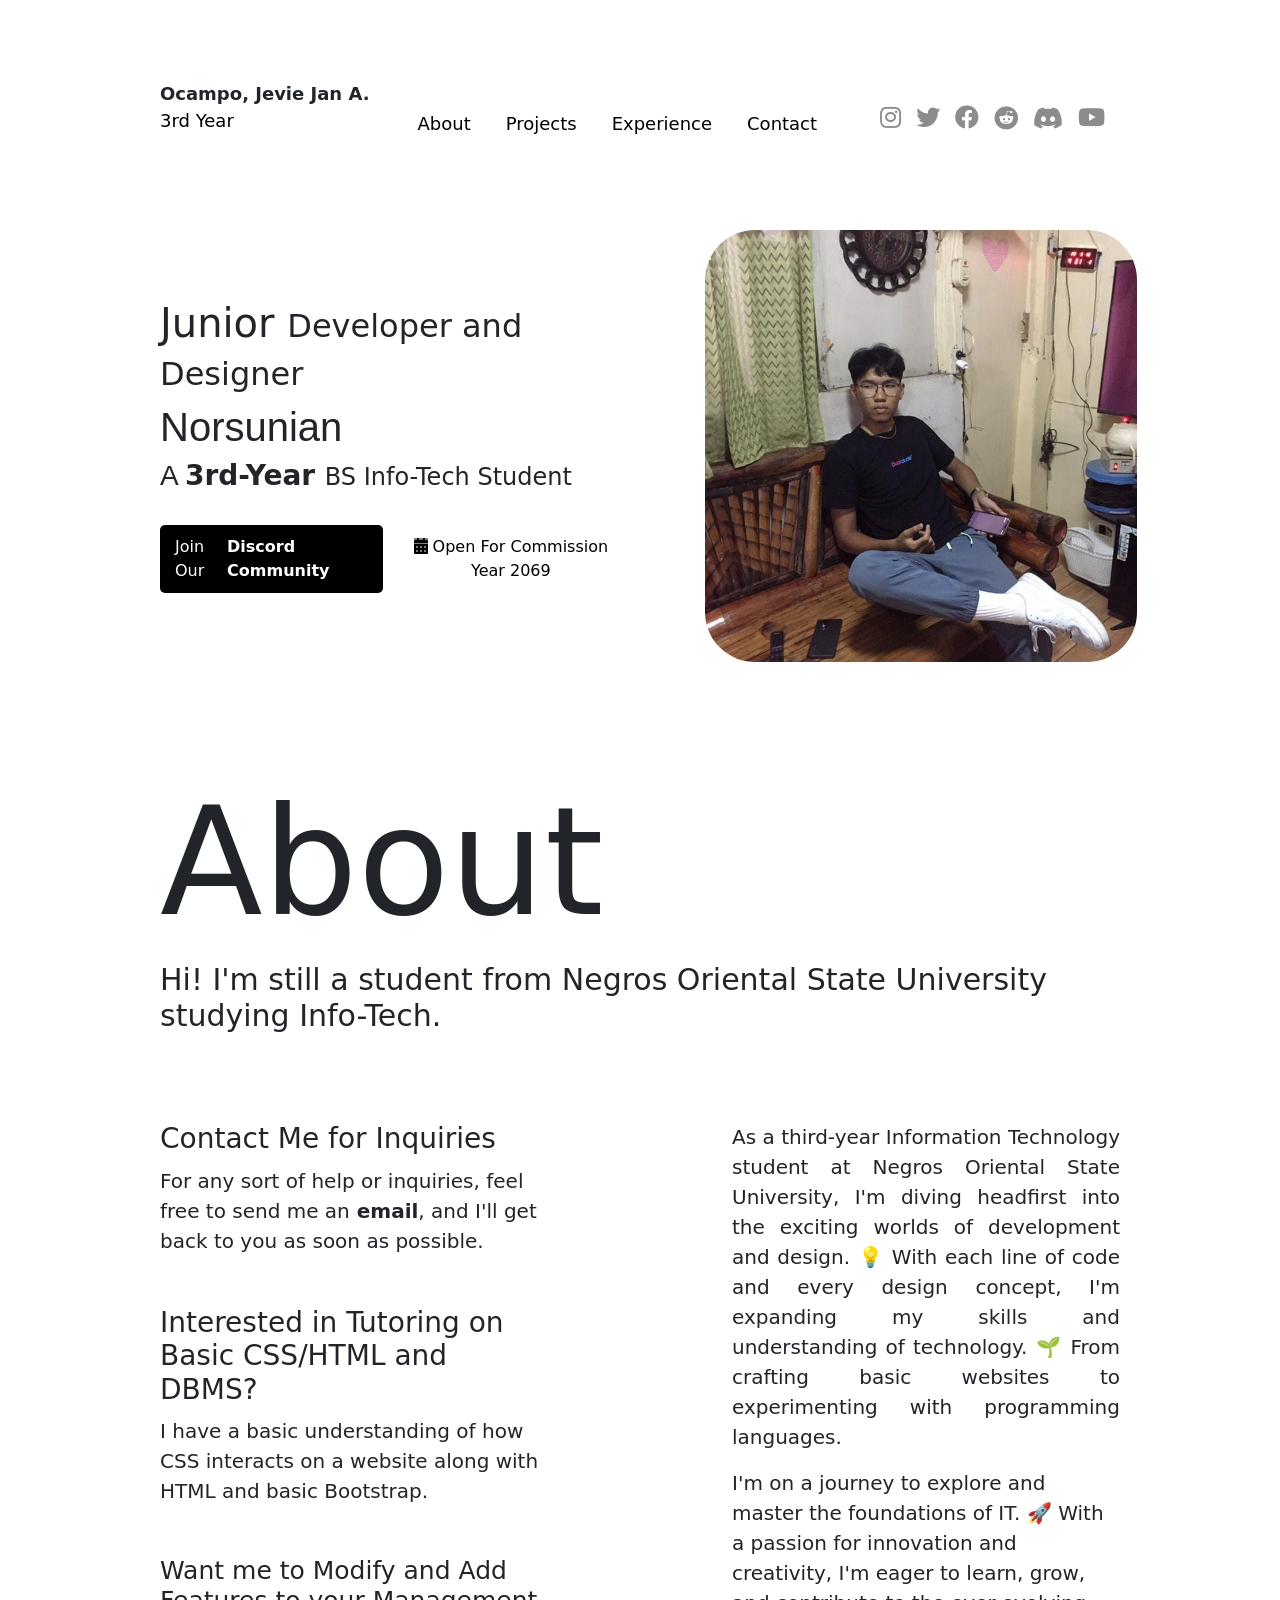
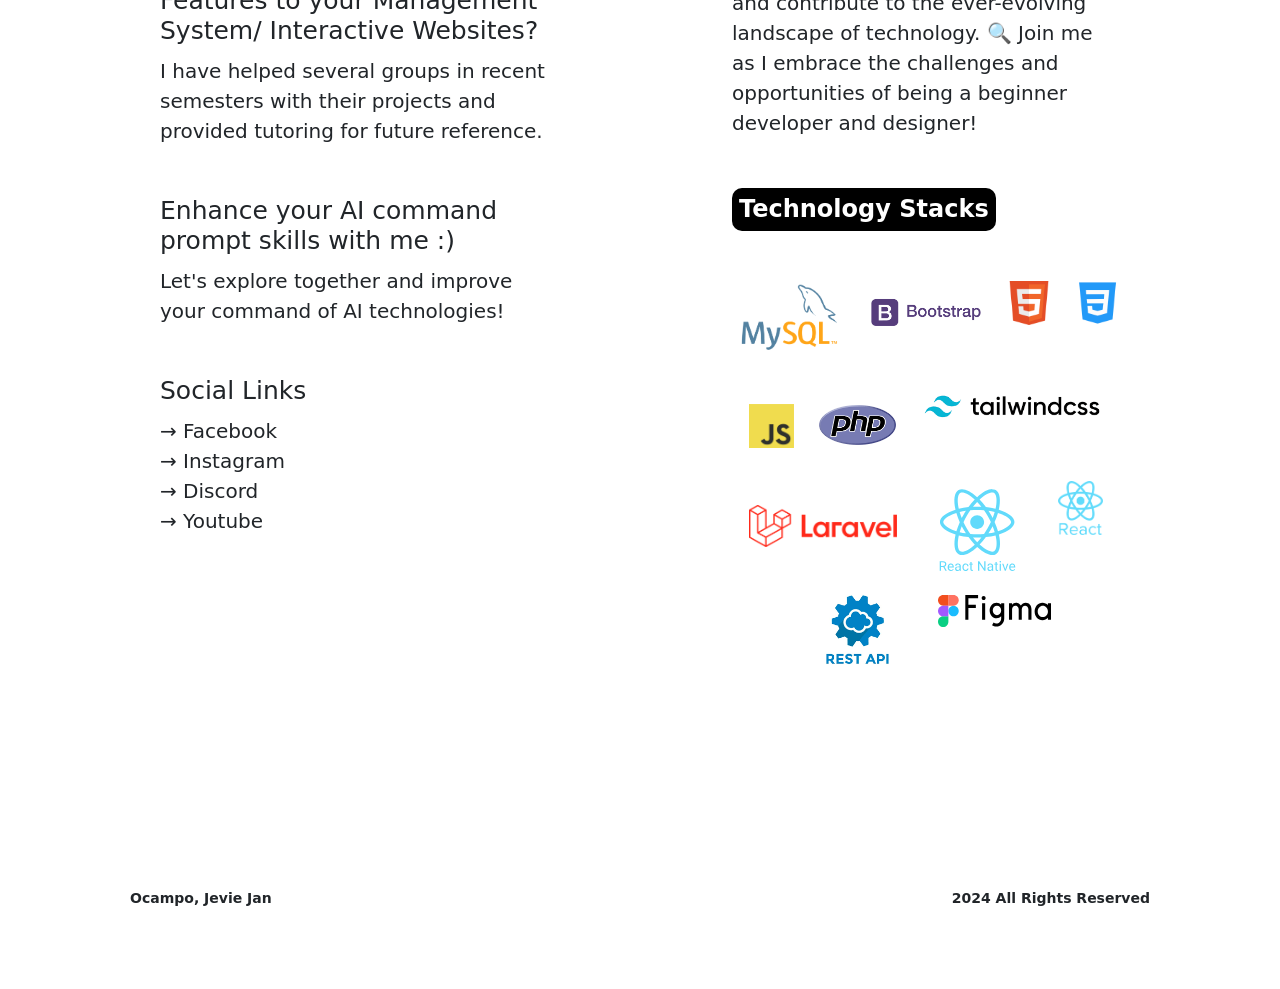
==== index.html @ 8c30c097 "Add files via upload" ====
<!DOCTYPE html>
<html lang="en">
<head>
    <meta charset="UTF-8">
    <meta name="viewport" content="width=device-width, initial-scale=1.0">
    <title>Ocampo's Portfolio</title>
    <link rel="stylesheet" href="design/style.css">
    <link rel="stylesheet" href="https://cdnjs.cloudflare.com/ajax/libs/font-awesome/5.15.2/css/all.min.css" />
    <link rel="stylesheet" href="https://cdnjs.cloudflare.com/ajax/libs/font-awesome/5.15.4/css/all.min.css">
    <script src="https://cdn.jsdelivr.net/npm/bootstrap@5.3.0-alpha1/dist/js/bootstrap.bundle.min.js"></script>
    <link href="https://cdn.jsdelivr.net/npm/bootstrap@5.3.0-alpha1/dist/css/bootstrap.min.css" rel="stylesheet">
</head>
<body>
    <div class="background-div">
        <!-- Content inside the div -->
    </div>
    <header>
        <p class="p1" style="font-size: 18px;">Ocampo, Jevie Jan A. <br> <span style="color: rgb(0, 0, 0); 
        font-weight: 300; font-size: 18px;">3rd Year</span></p>
        <div class="p2">
            <p><a href="#about">About</a></p>
            <p><a href="#projects">Projects</a></p>
            <p><a href="#experience">Experience</a></p>
            <p><a href="#contact">Contact</a></p>
        </div>
        
        <div class="p2">
            <a href="https://www.instagram.com/" target="_blank"><i class="fab fa-instagram"></i></a>
            <a href="https://twitter.com/" target="_blank"><i class="fab fa-twitter"></i></a>
            <a href="https://www.facebook.com/" target="_blank"><i class="fab fa-facebook"></i></a>
            <span style="margin-top: 1px;"><a href="https://www.reddit.com/" target="_blank"><i class="fab fa-reddit"></i></a></span>
            <span style="margin-top: 1px;"><a href="https://discord.com/" target="_blank"><i class="fab fa-discord"></i></a></span>
            <a href="https://www.youtube.com/" target="_blank"><i class="fab fa-youtube"></i></a>
        </div>
    </header>
    <div class="content1">
        <div class="column">
            <h1>Junior <span class="h2">Developer and Designer</span></h1>
            <h1 style="font-family:sans-serif;margin-top: 5px;">Norsunian</h1>
            <h1 class="h3" style="font-weight: 400;">A <span style="font-weight: 700;">3rd-Year</span><span class="h4" style="margin-left: 2px;"> BS Info-Tech Student</span></h1>
            <br>
            <div style="display: flex; justify-content: space-between;">
                <a class="a" href="https://discord.com/" target="_blank" style="background-color: black; color: rgb(0, 0, 0); display: inline-flex; align-items: center; padding: 5px; text-decoration: none; font-weight: bold; border-radius: 5px;">
                    <span style="margin-left: 10px; background-color: black; color: white; font-weight: 400; margin-right: 5px;">Join Our</span>
                    <span style="background-color: black; color: white; margin-right: 20px;">Discord Community</span>
                </a>
                <button style="background-color: rgb(255, 255, 255); color: rgb(0, 0, 0); padding: 10px 20px; border: none; border-radius: 5px; font-size: 16px; margin-right: 1px;">
                    <i class="fas fa-calendar-alt" style="color: rgb(0, 0, 0); background-color: gray;"></i> <span class="span2">Open For Commission Year 2069</span>
                </button>               
            </div>
        </div>        
        <div class="column">
            <img src="uploads/profile2.jpg" alt="Image 1">
        </div>
    </div>

    <div class="about-content1">
        <h1 id="about">About</h1>
        <h3>Hi! I'm still a student from Negros Oriental State University studying Info-Tech.</h3>
    </div>

    <div class="about-content2">
        <br><br>
        <div class="row">
            <div class="col-md-6">
                <div class="about-content2">
                    <h3>Contact Me for Inquiries</h3>
                    <p>
                        For any sort of help or inquiries, feel free to send me an<span style="font-weight: bold;"> email</span>, and I'll get back to you as soon as possible.
                    </p>
                    <h3 style="margin-top: 50px;">Interested in Tutoring on Basic CSS/HTML and DBMS?</h3>
                    <p>
                        I have a basic understanding of how CSS interacts on a website along with HTML and basic Bootstrap.
                    </p>
                    <h3 style="margin-top: 50px; font-size: 25px;">Want me to Modify and Add Features to your Management System/ Interactive Websites?</h3>
                    <p>
                        I have helped several groups in recent semesters with their projects and provided tutoring for future reference.
                    </p>
                    <h3 style="margin-top: 50px; font-size: 25px;">Enhance your AI command prompt skills with me :)</h3>
                    <p>
                        Let's explore together and improve your command of AI technologies!
                    </p>
                    <h3 style="margin-top: 50px; font-size: 25px;" id="contact">Social Links</h3>
                    <p>
                        → Facebook
                        <br>
                        → Instagram
                        <br>
                        → Discord
                        <br>
                        → Youtube
                    </p>
                </div>
            </div>
            <div class="col-md-6">
                <div class="about-content2">
                    <p style="text-align: justify;">
                        As a third-year Information Technology student at Negros Oriental State University, 
                        I'm diving headfirst into the exciting worlds of development and design. 
                        💡 With each line of code and every design concept, I'm expanding my skills and understanding of technology.
                        🌱 From crafting basic websites to experimenting with programming languages.
                    </p>
                    <p>
                        I'm on a journey to explore and master the foundations of IT. 🚀 With a passion for innovation and creativity, 
                        I'm eager to learn, grow, and contribute to the ever-evolving landscape of technology. 🔍 
                        Join me as I embrace the challenges and opportunities of being a beginner developer and designer!
                    </p>
                    <!-- Logos Section -->
                    <div id="experience" class="row" style="justify-content: center; margin-top: 50px;">
                        <div class="col-12" style="margin-bottom: 20px;">
                            <h4 style="background-color: black; color: white; font-weight: bold; display: inline-block; padding: 7px; border-radius: 10px; margin-bottom: 30px;">
                                Technology Stacks
                            </h4>
                        </div>
                        <div class="col-4 mb-1">
                            <img src="uploads/logo1.png" alt="Logo 1">
                        </div>
                        <div class="col-4">
                            <img src="uploads/logo2.png" alt="Logo 2">
                        </div>
                        <div class="col-2">
                            <img src="uploads/logo3.png" alt="Logo 3">
                        </div>
                        <div class="col-2">
                            <img src="uploads/logo4.webp" alt="Logo 4">
                        </div>
                        <div class="col-2 mt-5">
                            <img src="uploads/logo6.png" alt="Logo 5">
                        </div>  
                        <div class="col-3 mt-5">
                            <img src="uploads/php.png" alt="Logo 5">
                        </div> 
                        <div class="col-6">
                            <img src="uploads/tailwindcss.png" alt="Logo 5">
                        </div>  
                        <div class="col-5 mt-5">
                            <img src="uploads/laravel.png" alt="Logo 5">
                        </div>  
                        <div class="col-4 mt-4">
                            <img src="uploads/reactnative.svg" alt="Logo 5">
                        </div>  
                        <div class="col-2 mt-4">
                            <img src="uploads/react.png" alt="Logo 5">
                        </div>  
                        <div class="col-4 mb-12">
                            <img src="uploads/restapi.png" alt="Logo 5">
                        </div>  
                        <div class="col-4 mt-4">
                            <img src="uploads/figma.svg" alt="Logo 5">
                        </div>  
                    </div>
                    <!-- End Logos Section -->
                </div>
            </div>
        </div>
    </div>

    <footer>
        <div class="container">
            <div class="row">
                <div class="col-md-6">
                    <p class="footer-text">Ocampo, Jevie Jan</p>
                </div>
                <div class="col-md-6">
                    <p class="footer-text2" style="text-align: right;">2024 All Rights Reserved</p>
                </div>
            </div>
        </div>
    </footer>

    <script>
        document.querySelectorAll('a[href^="#"]').forEach(anchor => {
            anchor.addEventListener('click', function (e) {
                e.preventDefault();
                const targetId = this.getAttribute('href');
                const targetElement = document.querySelector(targetId);
                if (targetElement) {
                    targetElement.scrollIntoView({
                        behavior: 'smooth'
                    });
                }
            });
        });
    </script>
</body>
</html>
---- design/style.css ----
*{
    background-color:rgb(255, 255, 255);
    background-color: transparent; /* or remove background-color property if not needed */
    font-family:system-ui, -apple-system, BlinkMacSystemFont, 'Segoe UI', Roboto, Oxygen, Ubuntu, Cantarell, 'Open Sans', 'Helvetica Neue', sans-serif;
}
body {
    background-size: cover;
    background-position: center;
    background-attachment: fixed;
}

header {

    display: flex;
    justify-content: space-between;
    font-size: 24px;
    margin: 80px;
    padding-left: 5rem;
    padding-right: 5rem;
}

@media only screen and (max-width: 768px) {
    header {
        flex-direction: column;
        align-items: center;
        text-align: center;
        font-size: 18px;
        margin: 10px;
    }
}

.p1 {
    font: 12px;
    font-weight: 600;
}
.p2  {
    margin-top: 20px;
    display: flex;
}
.p2 p {
    margin: 10px;
    font-size: 18px;
}

.p2 a {
    margin-right: 15px; 
    text-decoration: none; 
     color: black; 
}

.p2 a i {
    color: rgb(142, 139, 139); 
}

/* Default styles */
.content1 {
    margin: 80px;
    padding-left: 5rem;
    padding-right: 5rem;
    display: flex;
    justify-content: space-between;
    align-items: center;
}

/* Media query for mobile devices */
@media only screen and (max-width: 768px) {
    .content1 {
        margin: 10px;
        font-size: 8px;
        padding: 0 2rem;
        padding-top: 5px;

    }
    .span2 {
        font-size: 13px;
    }
}
.column {
    flex: 1;
}
/* Default styles */
.column img {
    border-radius: 50px;
    width: 90%;
    margin-left: 65px;
}

/* Media query for mobile devices */
@media only screen and (max-width: 768px) {
    .column img {
        width: 100%;
        border-radius: 10px;
        margin-left: 0; /* Reset margin */
        margin-top: 20px;
    }
    .content1 {
        display: inherit;
        margin-top: 0%;
    }
   .a {
    margin-top: 20px;
    width: 210px;
    height: 30px;
   }
  
   
}

h1 {
    margin: 0; 
}
img {
    max-width: 100%; /* Ensure images don't exceed column width */
}
.h2 {
    font-weight: 400;
}
.h3 {
    font-size: 30px;
    font-family: arial;
}
.h4 {
    margin-left: 1px;
    font-weight: 400;
}

.discord {
    margin-left: 0;
    
}
footer {
    margin-top: 200px;
    position: relative;
    width: 100%;
    bottom: 0;
    padding-right: inherit; 
}

.footer-text {
    font-size: 14px;
    padding-left: 3rem; 
    margin-bottom: 5rem;
    font-weight: bold;
}

.footer-text2 {
    font-size: 14px;
    padding-right: 3rem; 
    margin-bottom: 5rem;
    font-weight: bold;
}
.about-content1 {
    z-index: 999; 
    margin-top: 250px;
    margin-top: 300px;
    padding: 0 10rem;
    background-size: cover; 
    background-position: center; 
    position: relative; 
}

.about-content1 h1 {
    top: -190px;
    position: absolute;
    font-size: 150px;
    z-index: -999;
    margin-bottom: 5px; /* Add spacing between h1 and h3 */
}

.about-content1 h3 {
    font-size: 30px;
    margin-bottom: 40px; /* Add spacing between h3 and other content */
}

.about-content2 {
    padding-left: 5rem;
    padding-right: 5rem;

}

.about-content2 p {
    font-size: 20px;
    font-weight: 300;
}
  
.about-content2 h3 {
    margin-bottom: 10px;
    
}
@media only screen and (max-width: 768px) {

    .about-content1 h3 {
        margin-bottom: 0;
    }
    .about-content1 {
        padding: 0;
        margin-top: 4rem;
        margin-left: 40px;

    }
    .about-content1 h1 {
        font-size: 50px;
    }
    .about-content1 h3 {
        font-size: 20px;
    }
    .about-content2 {
        margin-top: 0px;
        align-self: center;
        padding-left: 0;
        margin:20px;
        padding-right: 0;
    }
   
}
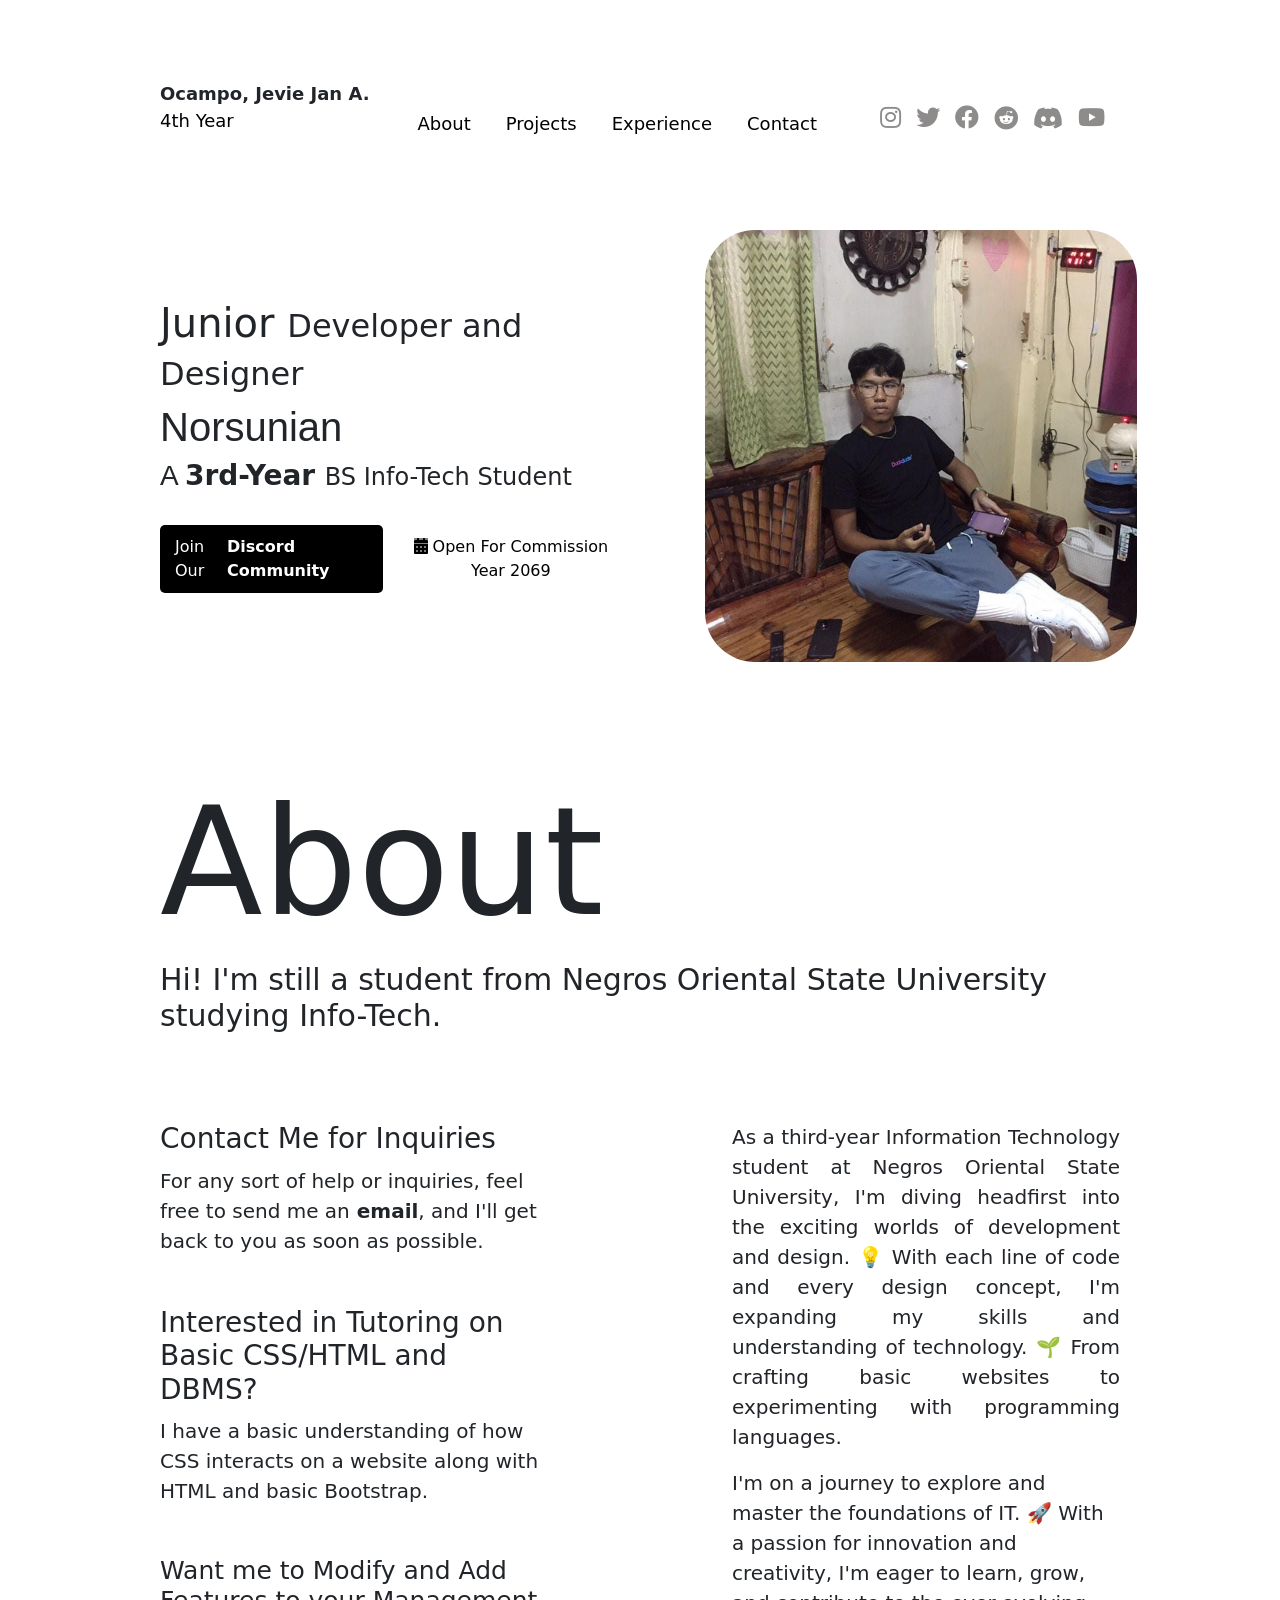
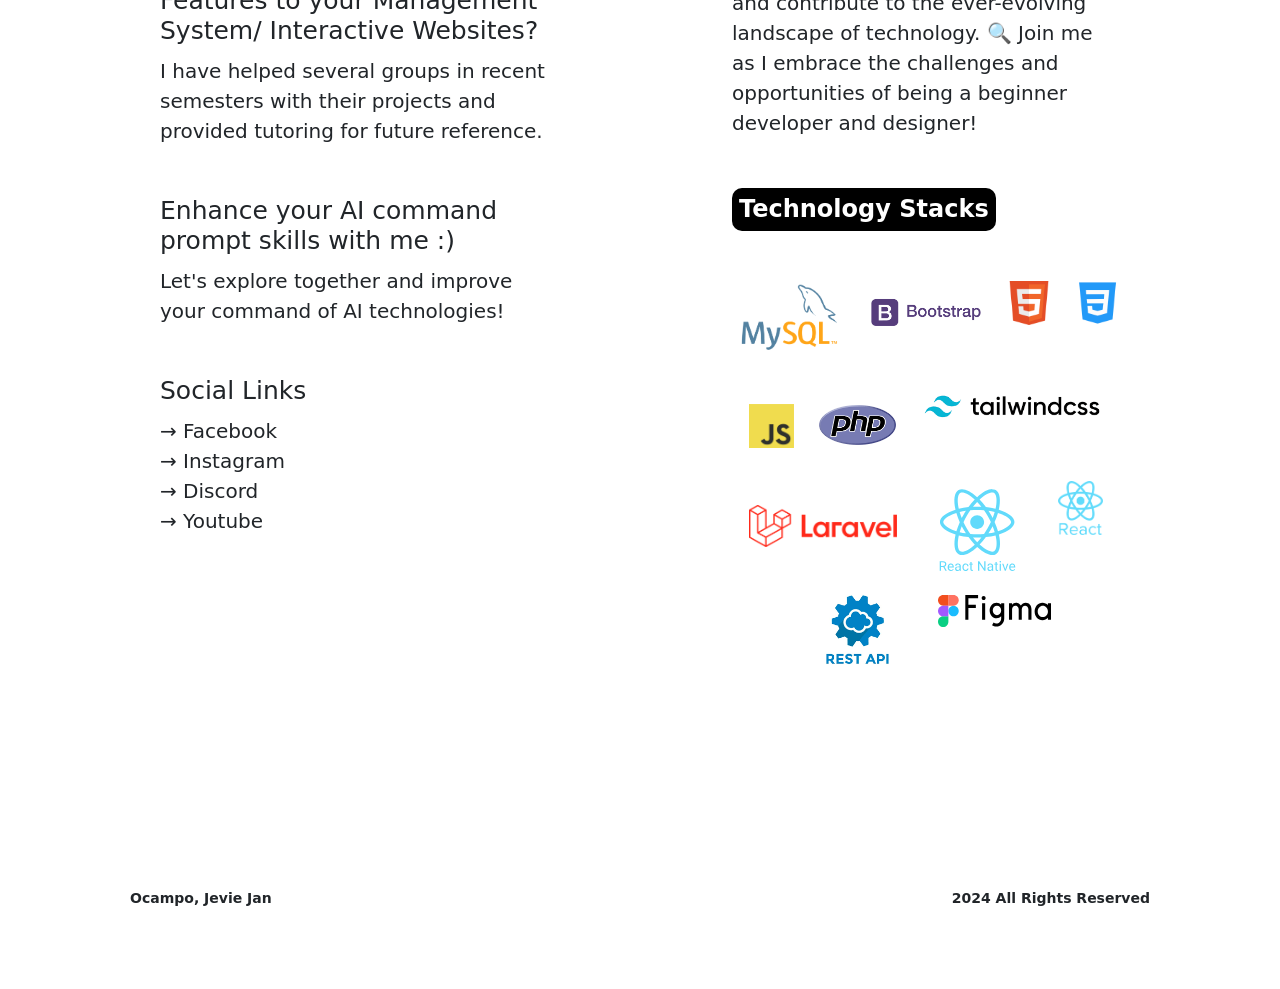
==== commit d500c4d2: "Update index.html" ====
--- a/index.html
+++ b/index.html
@@ -16,7 +16,7 @@
     </div>
     <header>
         <p class="p1" style="font-size: 18px;">Ocampo, Jevie Jan A. <br> <span style="color: rgb(0, 0, 0); 
-        font-weight: 300; font-size: 18px;">3rd Year</span></p>
+        font-weight: 300; font-size: 18px;">4th Year</span></p>
         <div class="p2">
             <p><a href="#about">About</a></p>
             <p><a href="#projects">Projects</a></p>
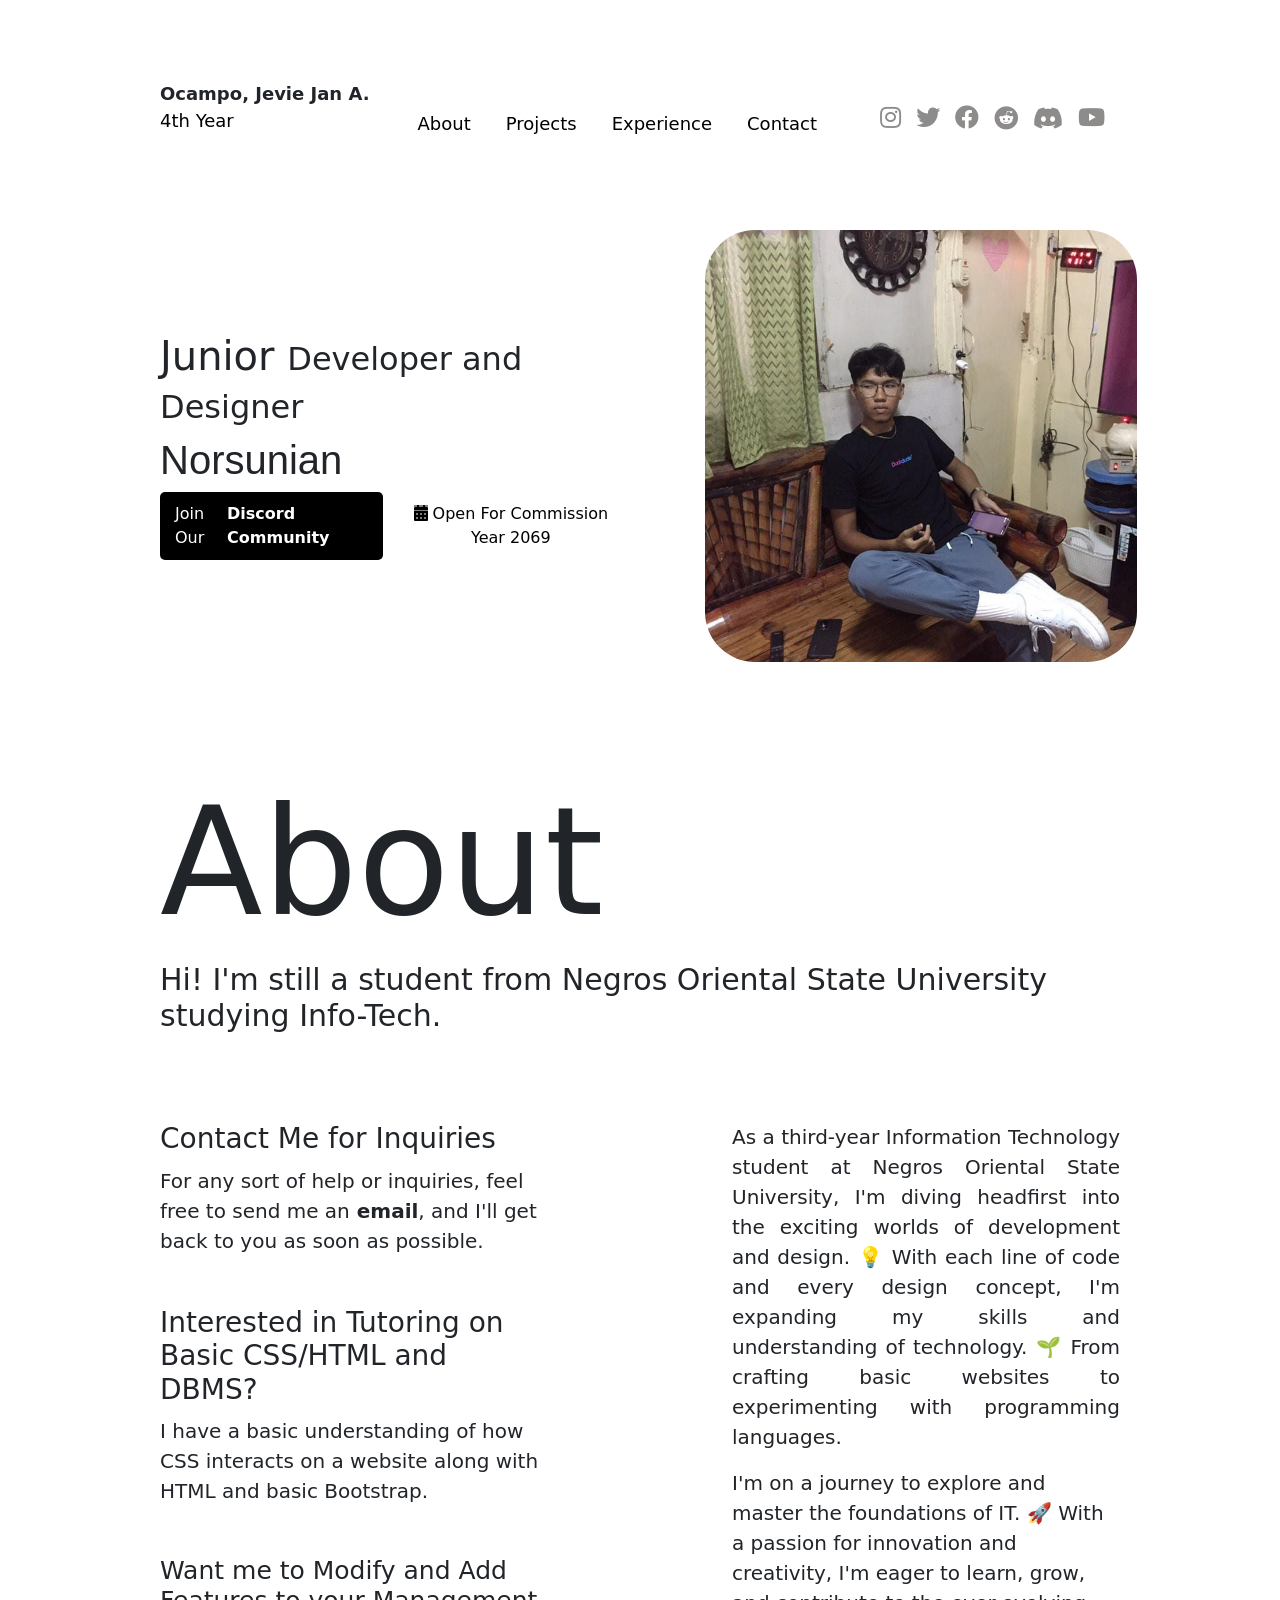
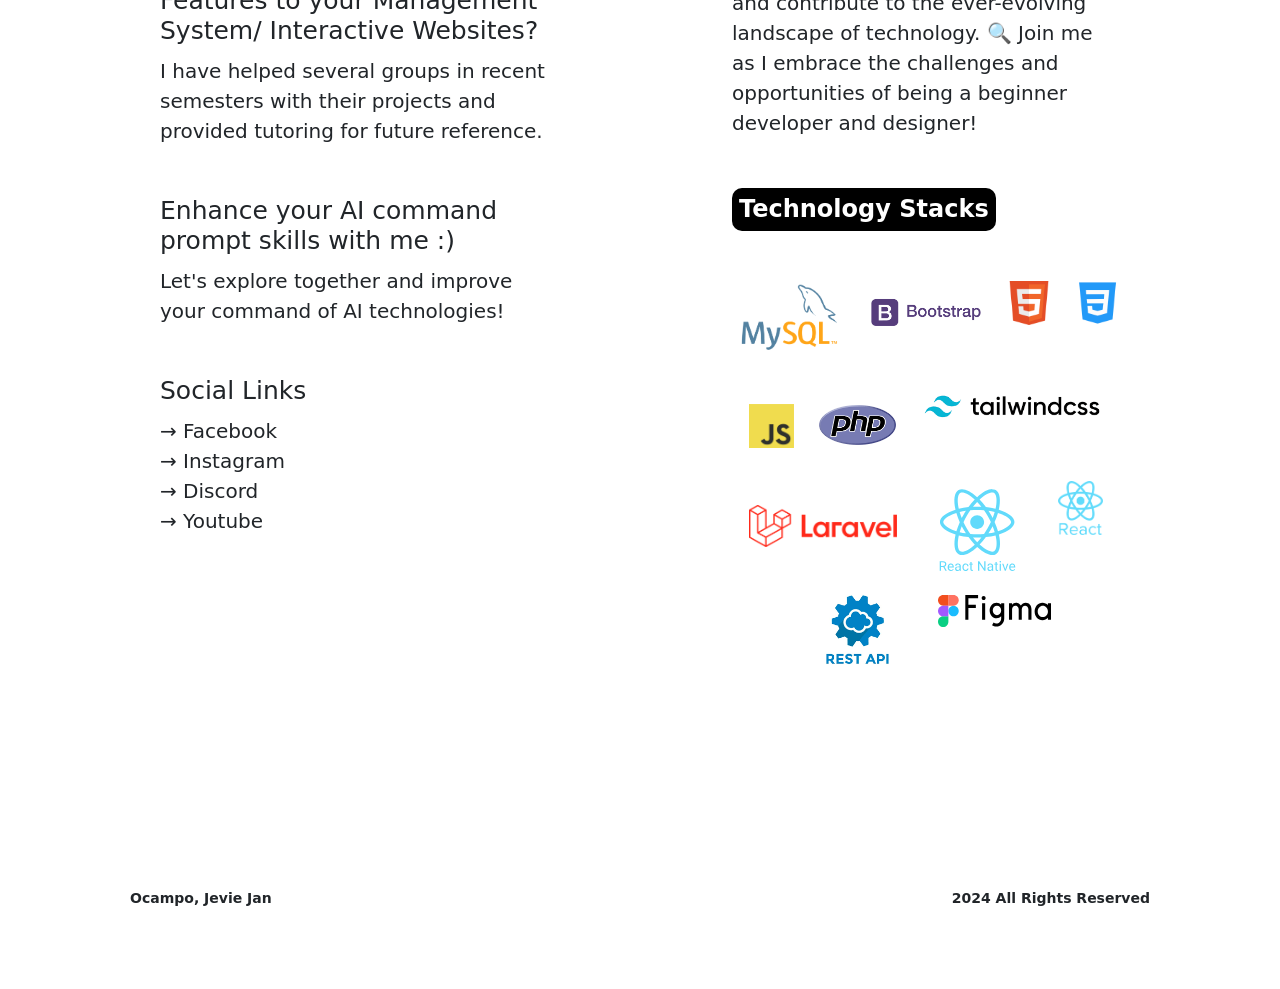
==== commit e5573dd2: "Update index.html" ====
--- a/index.html
+++ b/index.html
@@ -37,8 +37,8 @@
         <div class="column">
             <h1>Junior <span class="h2">Developer and Designer</span></h1>
             <h1 style="font-family:sans-serif;margin-top: 5px;">Norsunian</h1>
-            <h1 class="h3" style="font-weight: 400;">A <span style="font-weight: 700;">3rd-Year</span><span class="h4" style="margin-left: 2px;"> BS Info-Tech Student</span></h1>
-            <br>
+<!--             <h1 class="h3" style="font-weight: 400;">A <span style="font-weight: 700;">3rd-Year</span><span class="h4" style="margin-left: 2px;"> BS Info-Tech Student</span></h1>
+            <br> -->
             <div style="display: flex; justify-content: space-between;">
                 <a class="a" href="https://discord.com/" target="_blank" style="background-color: black; color: rgb(0, 0, 0); display: inline-flex; align-items: center; padding: 5px; text-decoration: none; font-weight: bold; border-radius: 5px;">
                     <span style="margin-left: 10px; background-color: black; color: white; font-weight: 400; margin-right: 5px;">Join Our</span>
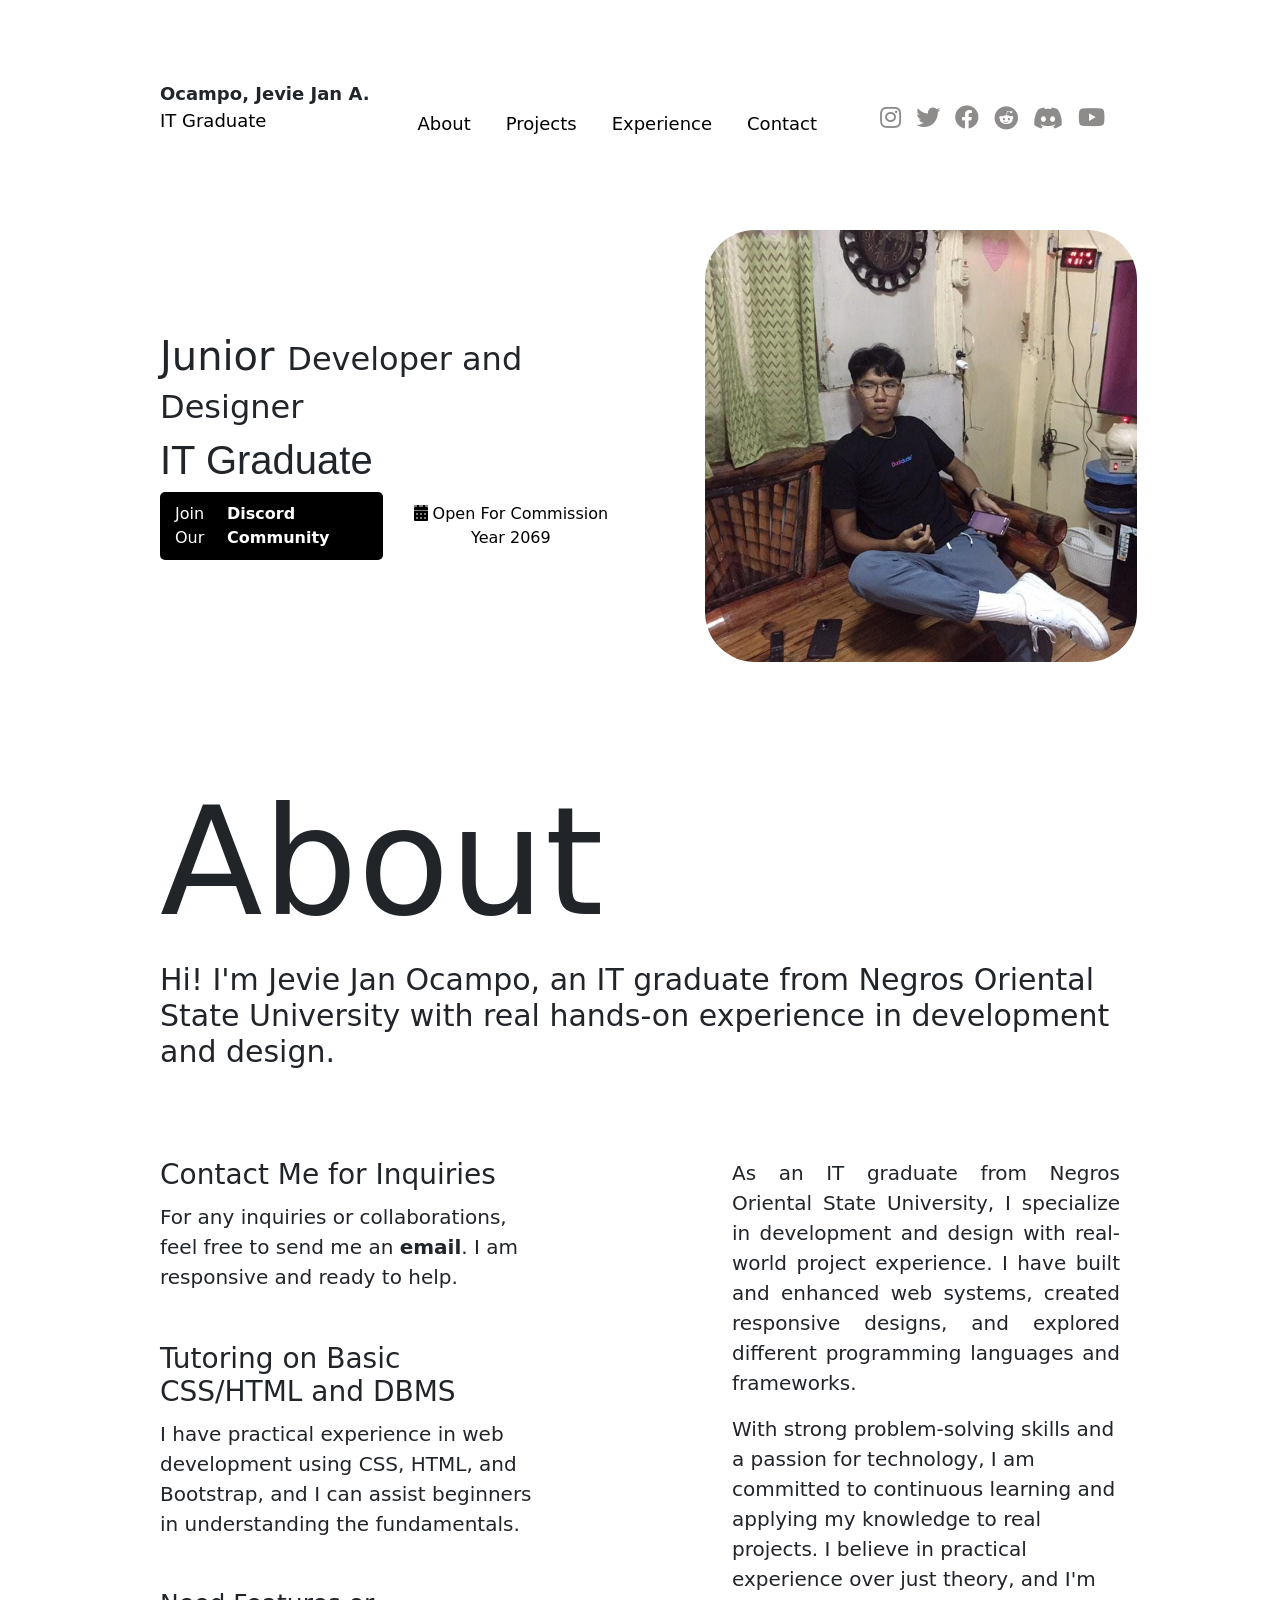
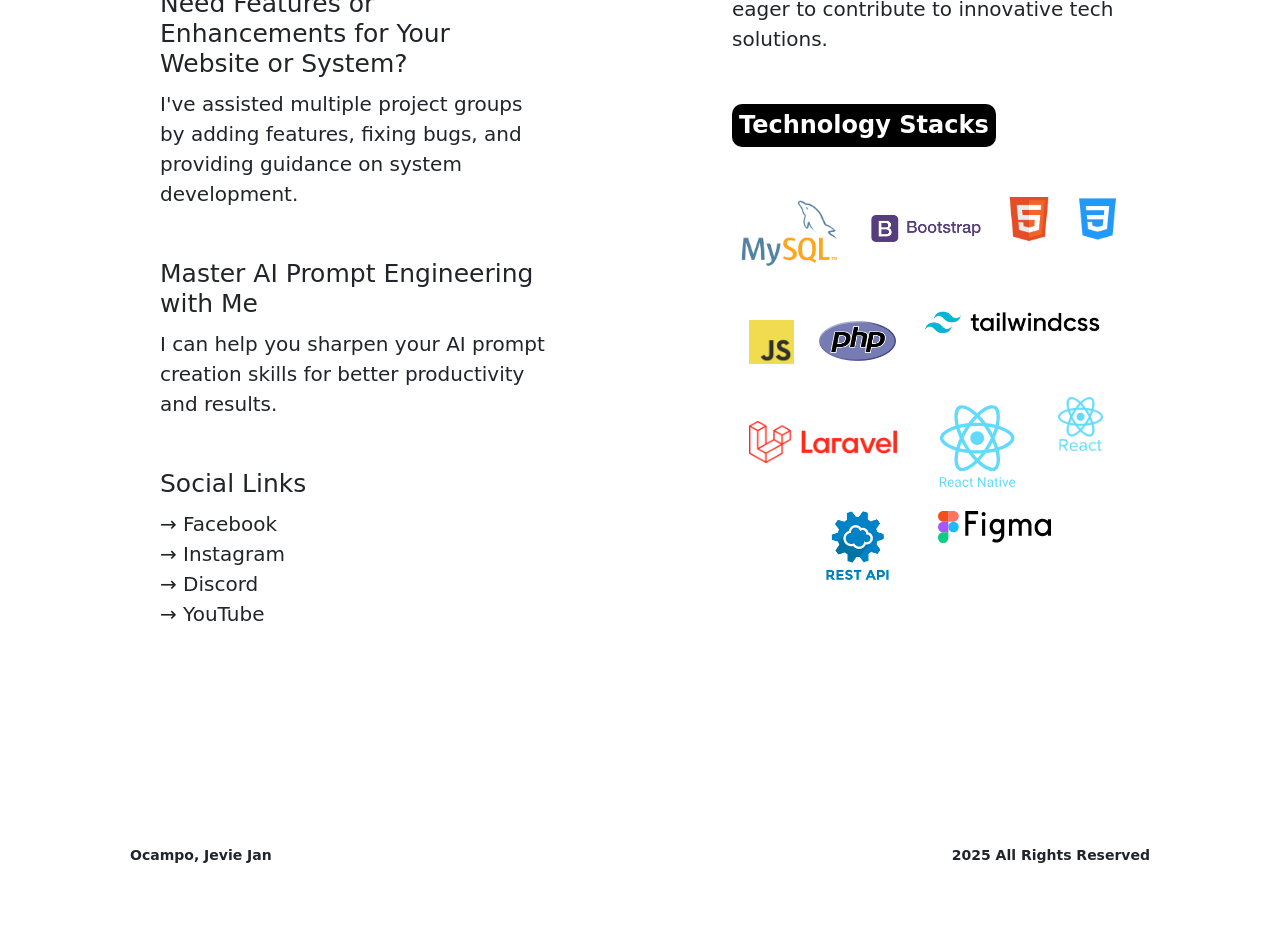
==== commit 3442f718: "Update index.html" ====
--- a/index.html
+++ b/index.html
@@ -12,18 +12,16 @@
 </head>
 <body>
     <div class="background-div">
-        <!-- Content inside the div -->
     </div>
     <header>
-        <p class="p1" style="font-size: 18px;">Ocampo, Jevie Jan A. <br> <span style="color: rgb(0, 0, 0); 
-        font-weight: 300; font-size: 18px;">4th Year</span></p>
+        <p class="p1" style="font-size: 18px;">Ocampo, Jevie Jan A. <br> <span style="color: rgb(0, 0, 0); font-weight: 300; font-size: 18px;">IT Graduate</span></p>
         <div class="p2">
             <p><a href="#about">About</a></p>
             <p><a href="#projects">Projects</a></p>
             <p><a href="#experience">Experience</a></p>
             <p><a href="#contact">Contact</a></p>
         </div>
-        
+
         <div class="p2">
             <a href="https://www.instagram.com/" target="_blank"><i class="fab fa-instagram"></i></a>
             <a href="https://twitter.com/" target="_blank"><i class="fab fa-twitter"></i></a>
@@ -33,12 +31,11 @@
             <a href="https://www.youtube.com/" target="_blank"><i class="fab fa-youtube"></i></a>
         </div>
     </header>
+
     <div class="content1">
         <div class="column">
             <h1>Junior <span class="h2">Developer and Designer</span></h1>
-            <h1 style="font-family:sans-serif;margin-top: 5px;">Norsunian</h1>
-<!--             <h1 class="h3" style="font-weight: 400;">A <span style="font-weight: 700;">3rd-Year</span><span class="h4" style="margin-left: 2px;"> BS Info-Tech Student</span></h1>
-            <br> -->
+            <h1 style="font-family:sans-serif;margin-top: 5px;">IT Graduate</h1>
             <div style="display: flex; justify-content: space-between;">
                 <a class="a" href="https://discord.com/" target="_blank" style="background-color: black; color: rgb(0, 0, 0); display: inline-flex; align-items: center; padding: 5px; text-decoration: none; font-weight: bold; border-radius: 5px;">
                     <span style="margin-left: 10px; background-color: black; color: white; font-weight: 400; margin-right: 5px;">Join Our</span>
@@ -46,9 +43,9 @@
                 </a>
                 <button style="background-color: rgb(255, 255, 255); color: rgb(0, 0, 0); padding: 10px 20px; border: none; border-radius: 5px; font-size: 16px; margin-right: 1px;">
                     <i class="fas fa-calendar-alt" style="color: rgb(0, 0, 0); background-color: gray;"></i> <span class="span2">Open For Commission Year 2069</span>
-                </button>               
+                </button>
             </div>
-        </div>        
+        </div>
         <div class="column">
             <img src="uploads/profile2.jpg" alt="Image 1">
         </div>
@@ -56,7 +53,7 @@
 
     <div class="about-content1">
         <h1 id="about">About</h1>
-        <h3>Hi! I'm still a student from Negros Oriental State University studying Info-Tech.</h3>
+        <h3>Hi! I'm Jevie Jan Ocampo, an IT graduate from Negros Oriental State University with real hands-on experience in development and design.</h3>
     </div>
 
     <div class="about-content2">
@@ -66,90 +63,61 @@
                 <div class="about-content2">
                     <h3>Contact Me for Inquiries</h3>
                     <p>
-                        For any sort of help or inquiries, feel free to send me an<span style="font-weight: bold;"> email</span>, and I'll get back to you as soon as possible.
+                        For any inquiries or collaborations, feel free to send me an <span style="font-weight: bold;">email</span>. I am responsive and ready to help.
                     </p>
-                    <h3 style="margin-top: 50px;">Interested in Tutoring on Basic CSS/HTML and DBMS?</h3>
+                    <h3 style="margin-top: 50px;">Tutoring on Basic CSS/HTML and DBMS</h3>
                     <p>
-                        I have a basic understanding of how CSS interacts on a website along with HTML and basic Bootstrap.
+                        I have practical experience in web development using CSS, HTML, and Bootstrap, and I can assist beginners in understanding the fundamentals.
                     </p>
-                    <h3 style="margin-top: 50px; font-size: 25px;">Want me to Modify and Add Features to your Management System/ Interactive Websites?</h3>
+                    <h3 style="margin-top: 50px; font-size: 25px;">Need Features or Enhancements for Your Website or System?</h3>
                     <p>
-                        I have helped several groups in recent semesters with their projects and provided tutoring for future reference.
+                        I've assisted multiple project groups by adding features, fixing bugs, and providing guidance on system development.
                     </p>
-                    <h3 style="margin-top: 50px; font-size: 25px;">Enhance your AI command prompt skills with me :)</h3>
+                    <h3 style="margin-top: 50px; font-size: 25px;">Master AI Prompt Engineering with Me</h3>
                     <p>
-                        Let's explore together and improve your command of AI technologies!
+                        I can help you sharpen your AI prompt creation skills for better productivity and results.
                     </p>
                     <h3 style="margin-top: 50px; font-size: 25px;" id="contact">Social Links</h3>
                     <p>
-                        → Facebook
-                        <br>
-                        → Instagram
-                        <br>
-                        → Discord
-                        <br>
-                        → Youtube
+                        → Facebook<br>
+                        → Instagram<br>
+                        → Discord<br>
+                        → YouTube
                     </p>
                 </div>
             </div>
+
             <div class="col-md-6">
                 <div class="about-content2">
                     <p style="text-align: justify;">
-                        As a third-year Information Technology student at Negros Oriental State University, 
-                        I'm diving headfirst into the exciting worlds of development and design. 
-                        💡 With each line of code and every design concept, I'm expanding my skills and understanding of technology.
-                        🌱 From crafting basic websites to experimenting with programming languages.
+                        As an IT graduate from Negros Oriental State University, I specialize in development and design with real-world project experience. 
+                        I have built and enhanced web systems, created responsive designs, and explored different programming languages and frameworks.
                     </p>
                     <p>
-                        I'm on a journey to explore and master the foundations of IT. 🚀 With a passion for innovation and creativity, 
-                        I'm eager to learn, grow, and contribute to the ever-evolving landscape of technology. 🔍 
-                        Join me as I embrace the challenges and opportunities of being a beginner developer and designer!
+                        With strong problem-solving skills and a passion for technology, I am committed to continuous learning and applying my knowledge to real projects. 
+                        I believe in practical experience over just theory, and I'm eager to contribute to innovative tech solutions.
                     </p>
-                    <!-- Logos Section -->
+
                     <div id="experience" class="row" style="justify-content: center; margin-top: 50px;">
                         <div class="col-12" style="margin-bottom: 20px;">
                             <h4 style="background-color: black; color: white; font-weight: bold; display: inline-block; padding: 7px; border-radius: 10px; margin-bottom: 30px;">
                                 Technology Stacks
                             </h4>
                         </div>
-                        <div class="col-4 mb-1">
-                            <img src="uploads/logo1.png" alt="Logo 1">
-                        </div>
-                        <div class="col-4">
-                            <img src="uploads/logo2.png" alt="Logo 2">
-                        </div>
-                        <div class="col-2">
-                            <img src="uploads/logo3.png" alt="Logo 3">
-                        </div>
-                        <div class="col-2">
-                            <img src="uploads/logo4.webp" alt="Logo 4">
-                        </div>
-                        <div class="col-2 mt-5">
-                            <img src="uploads/logo6.png" alt="Logo 5">
-                        </div>  
-                        <div class="col-3 mt-5">
-                            <img src="uploads/php.png" alt="Logo 5">
-                        </div> 
-                        <div class="col-6">
-                            <img src="uploads/tailwindcss.png" alt="Logo 5">
-                        </div>  
-                        <div class="col-5 mt-5">
-                            <img src="uploads/laravel.png" alt="Logo 5">
-                        </div>  
-                        <div class="col-4 mt-4">
-                            <img src="uploads/reactnative.svg" alt="Logo 5">
-                        </div>  
-                        <div class="col-2 mt-4">
-                            <img src="uploads/react.png" alt="Logo 5">
-                        </div>  
-                        <div class="col-4 mb-12">
-                            <img src="uploads/restapi.png" alt="Logo 5">
-                        </div>  
-                        <div class="col-4 mt-4">
-                            <img src="uploads/figma.svg" alt="Logo 5">
-                        </div>  
+                        <div class="col-4 mb-1"><img src="uploads/logo1.png" alt="Logo 1"></div>
+                        <div class="col-4"><img src="uploads/logo2.png" alt="Logo 2"></div>
+                        <div class="col-2"><img src="uploads/logo3.png" alt="Logo 3"></div>
+                        <div class="col-2"><img src="uploads/logo4.webp" alt="Logo 4"></div>
+                        <div class="col-2 mt-5"><img src="uploads/logo6.png" alt="Logo 5"></div>
+                        <div class="col-3 mt-5"><img src="uploads/php.png" alt="Logo 5"></div>
+                        <div class="col-6"><img src="uploads/tailwindcss.png" alt="Logo 5"></div>
+                        <div class="col-5 mt-5"><img src="uploads/laravel.png" alt="Logo 5"></div>
+                        <div class="col-4 mt-4"><img src="uploads/reactnative.svg" alt="Logo 5"></div>
+                        <div class="col-2 mt-4"><img src="uploads/react.png" alt="Logo 5"></div>
+                        <div class="col-4 mb-12"><img src="uploads/restapi.png" alt="Logo 5"></div>
+                        <div class="col-4 mt-4"><img src="uploads/figma.svg" alt="Logo 5"></div>
                     </div>
-                    <!-- End Logos Section -->
+
                 </div>
             </div>
         </div>
@@ -162,7 +130,7 @@
                     <p class="footer-text">Ocampo, Jevie Jan</p>
                 </div>
                 <div class="col-md-6">
-                    <p class="footer-text2" style="text-align: right;">2024 All Rights Reserved</p>
+                    <p class="footer-text2" style="text-align: right;">2025 All Rights Reserved</p>
                 </div>
             </div>
         </div>
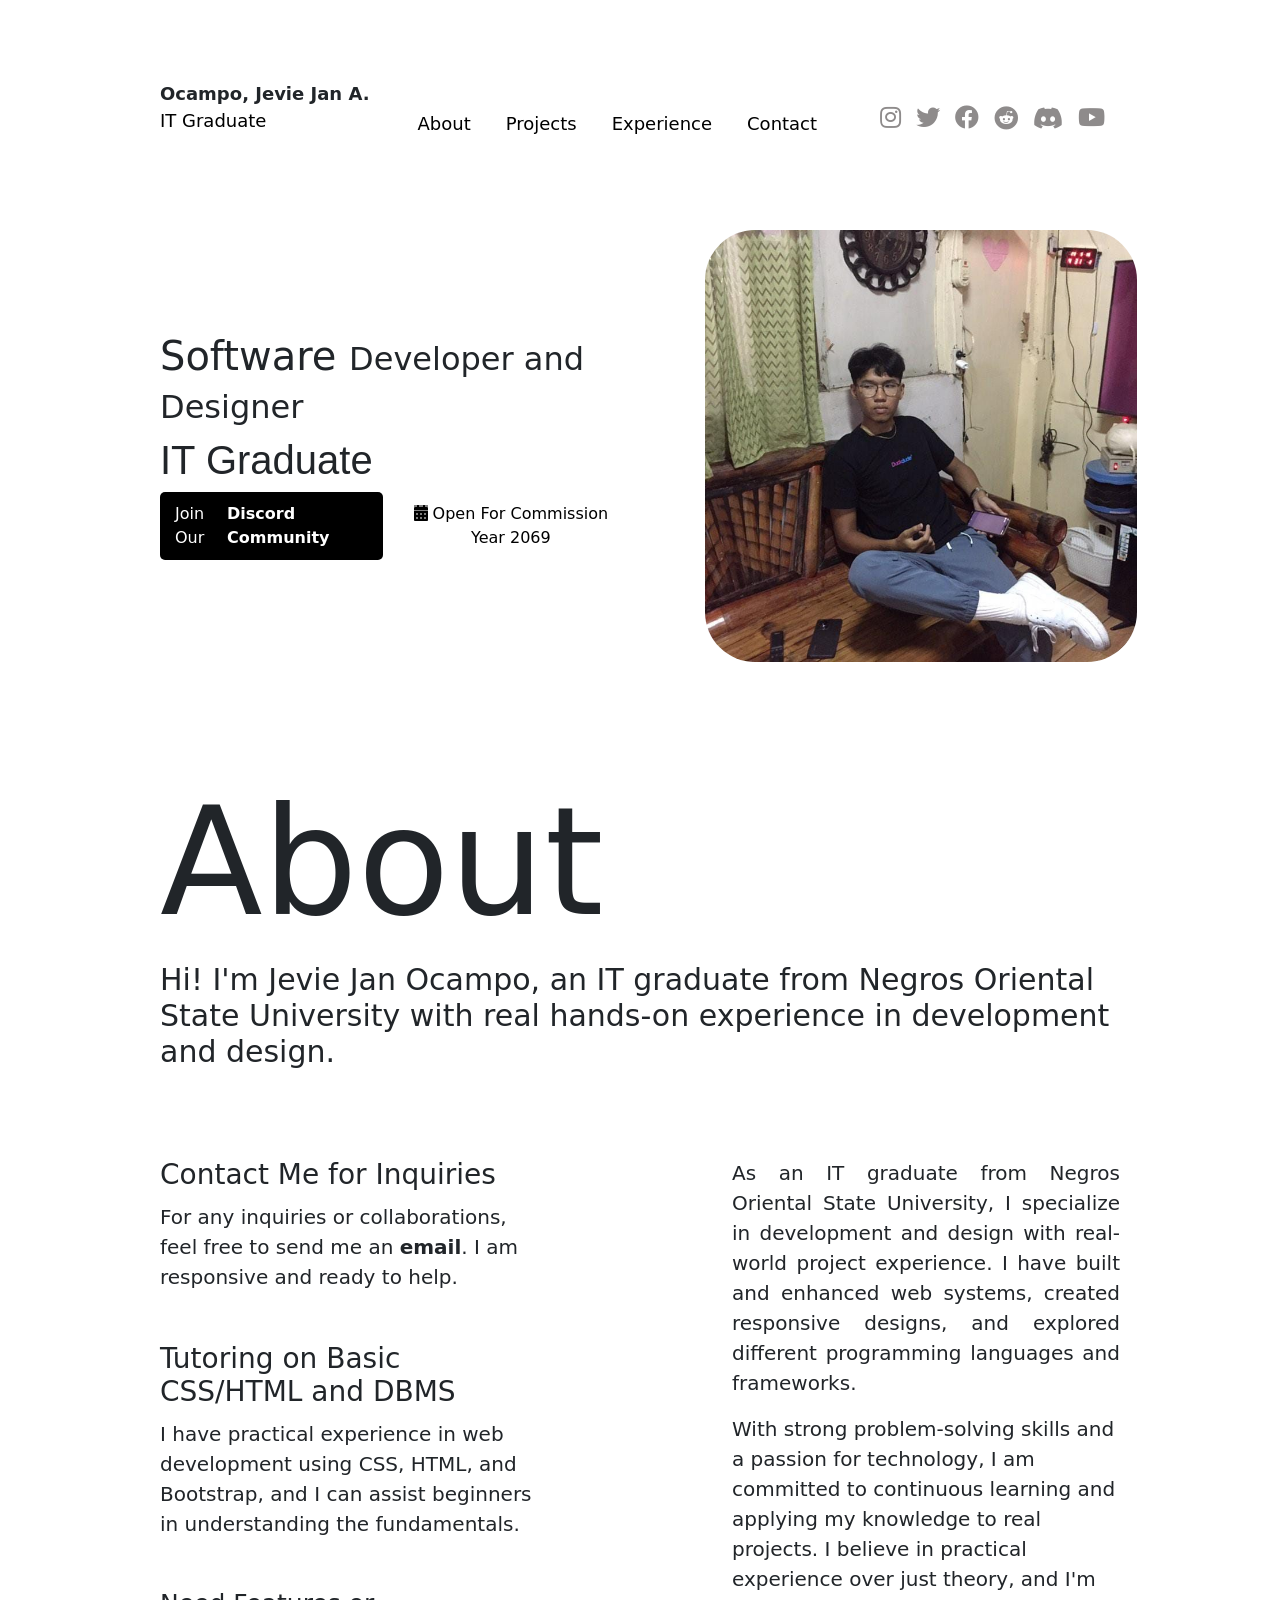
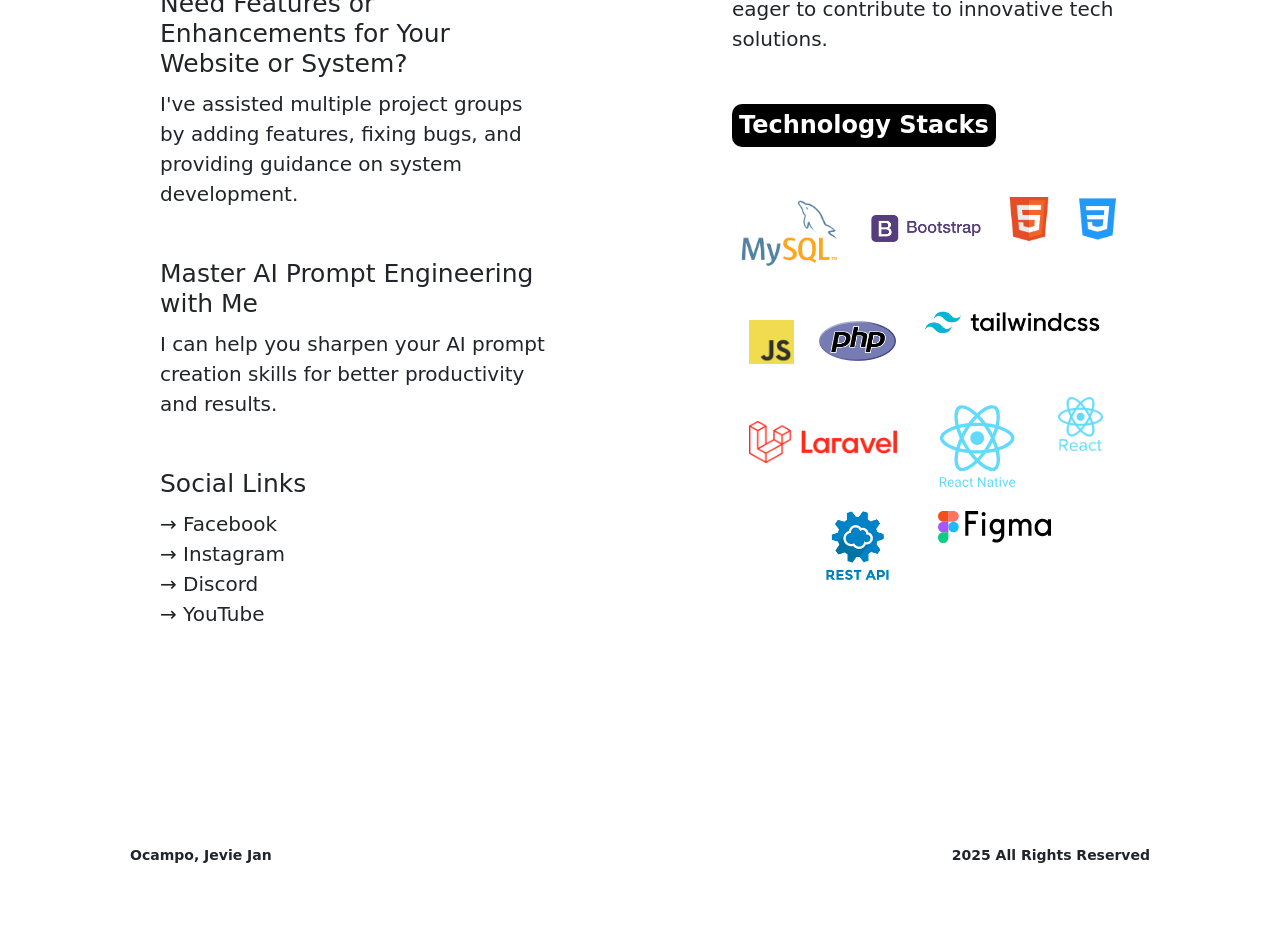
==== commit 81c90858: "Update index.html" ====
--- a/index.html
+++ b/index.html
@@ -34,7 +34,7 @@
 
     <div class="content1">
         <div class="column">
-            <h1>Junior <span class="h2">Developer and Designer</span></h1>
+            <h1>Software <span class="h2">Developer and Designer</span></h1>
             <h1 style="font-family:sans-serif;margin-top: 5px;">IT Graduate</h1>
             <div style="display: flex; justify-content: space-between;">
                 <a class="a" href="https://discord.com/" target="_blank" style="background-color: black; color: rgb(0, 0, 0); display: inline-flex; align-items: center; padding: 5px; text-decoration: none; font-weight: bold; border-radius: 5px;">
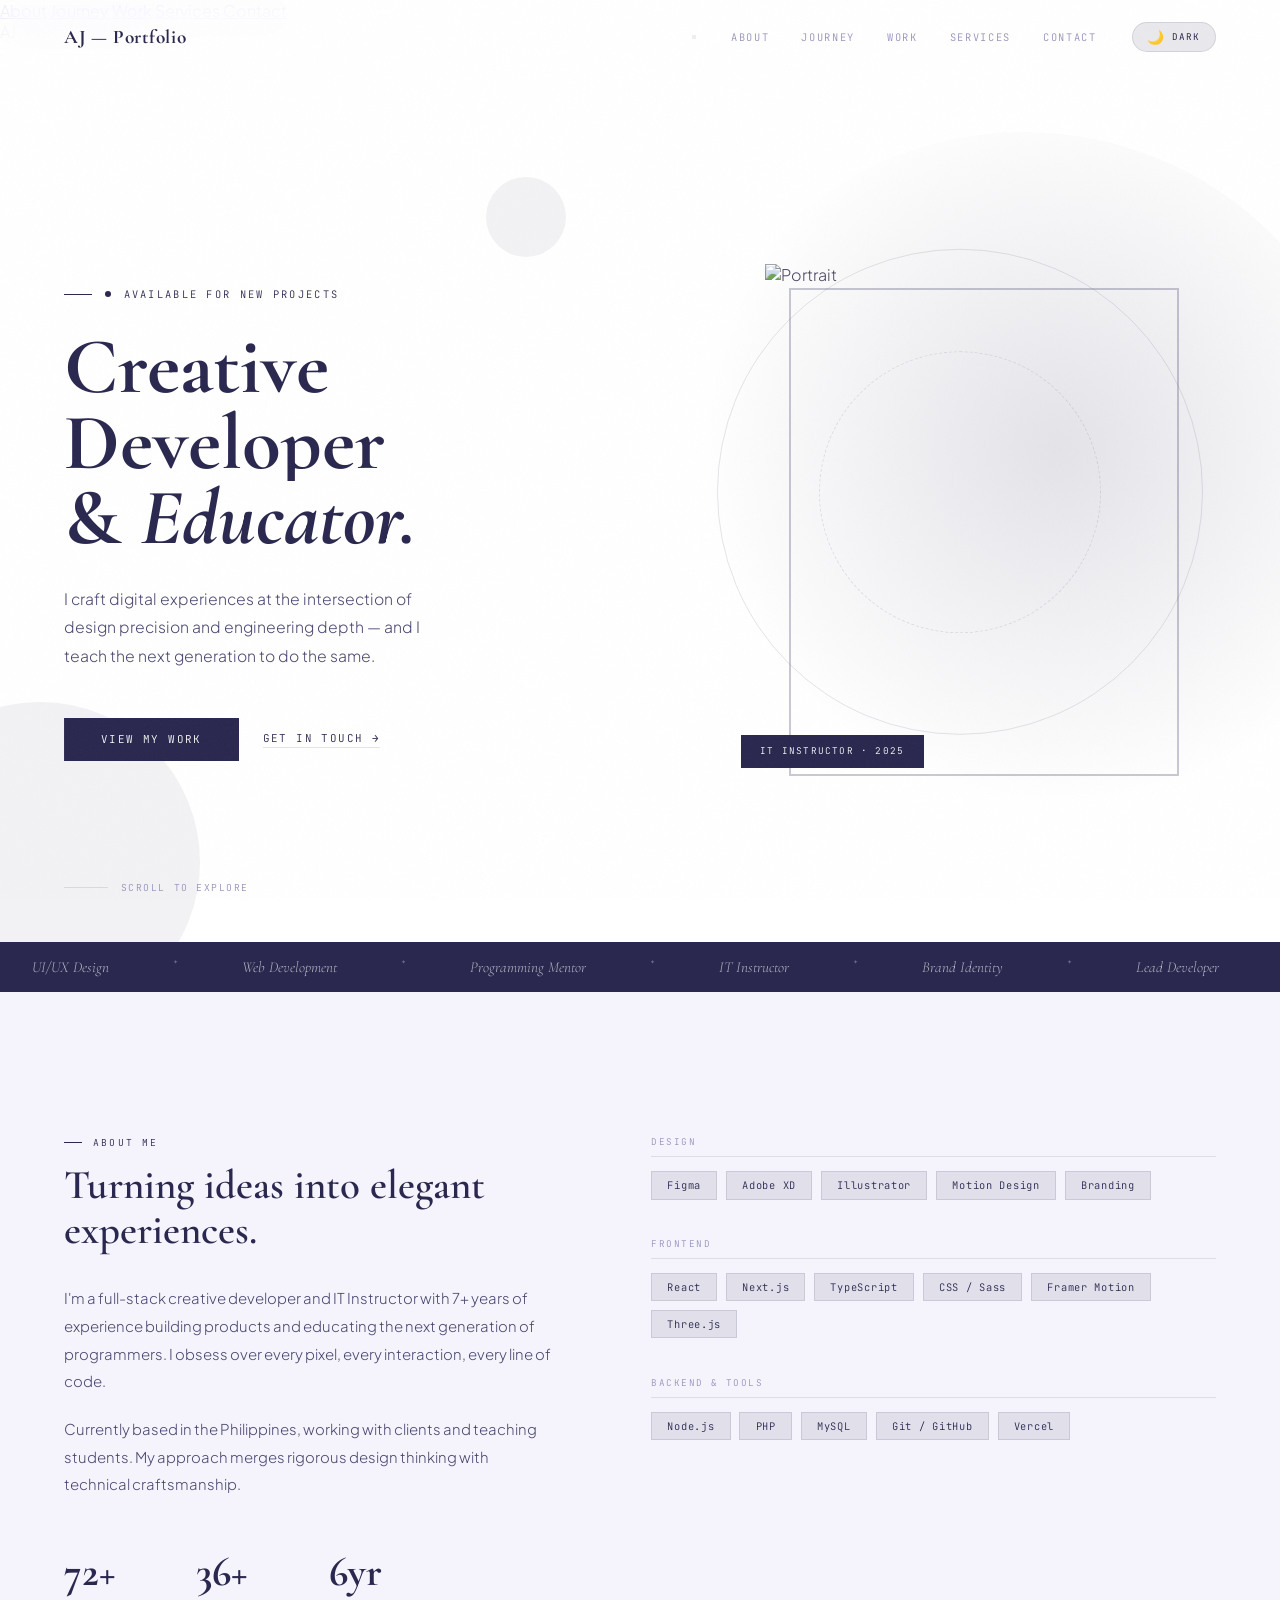
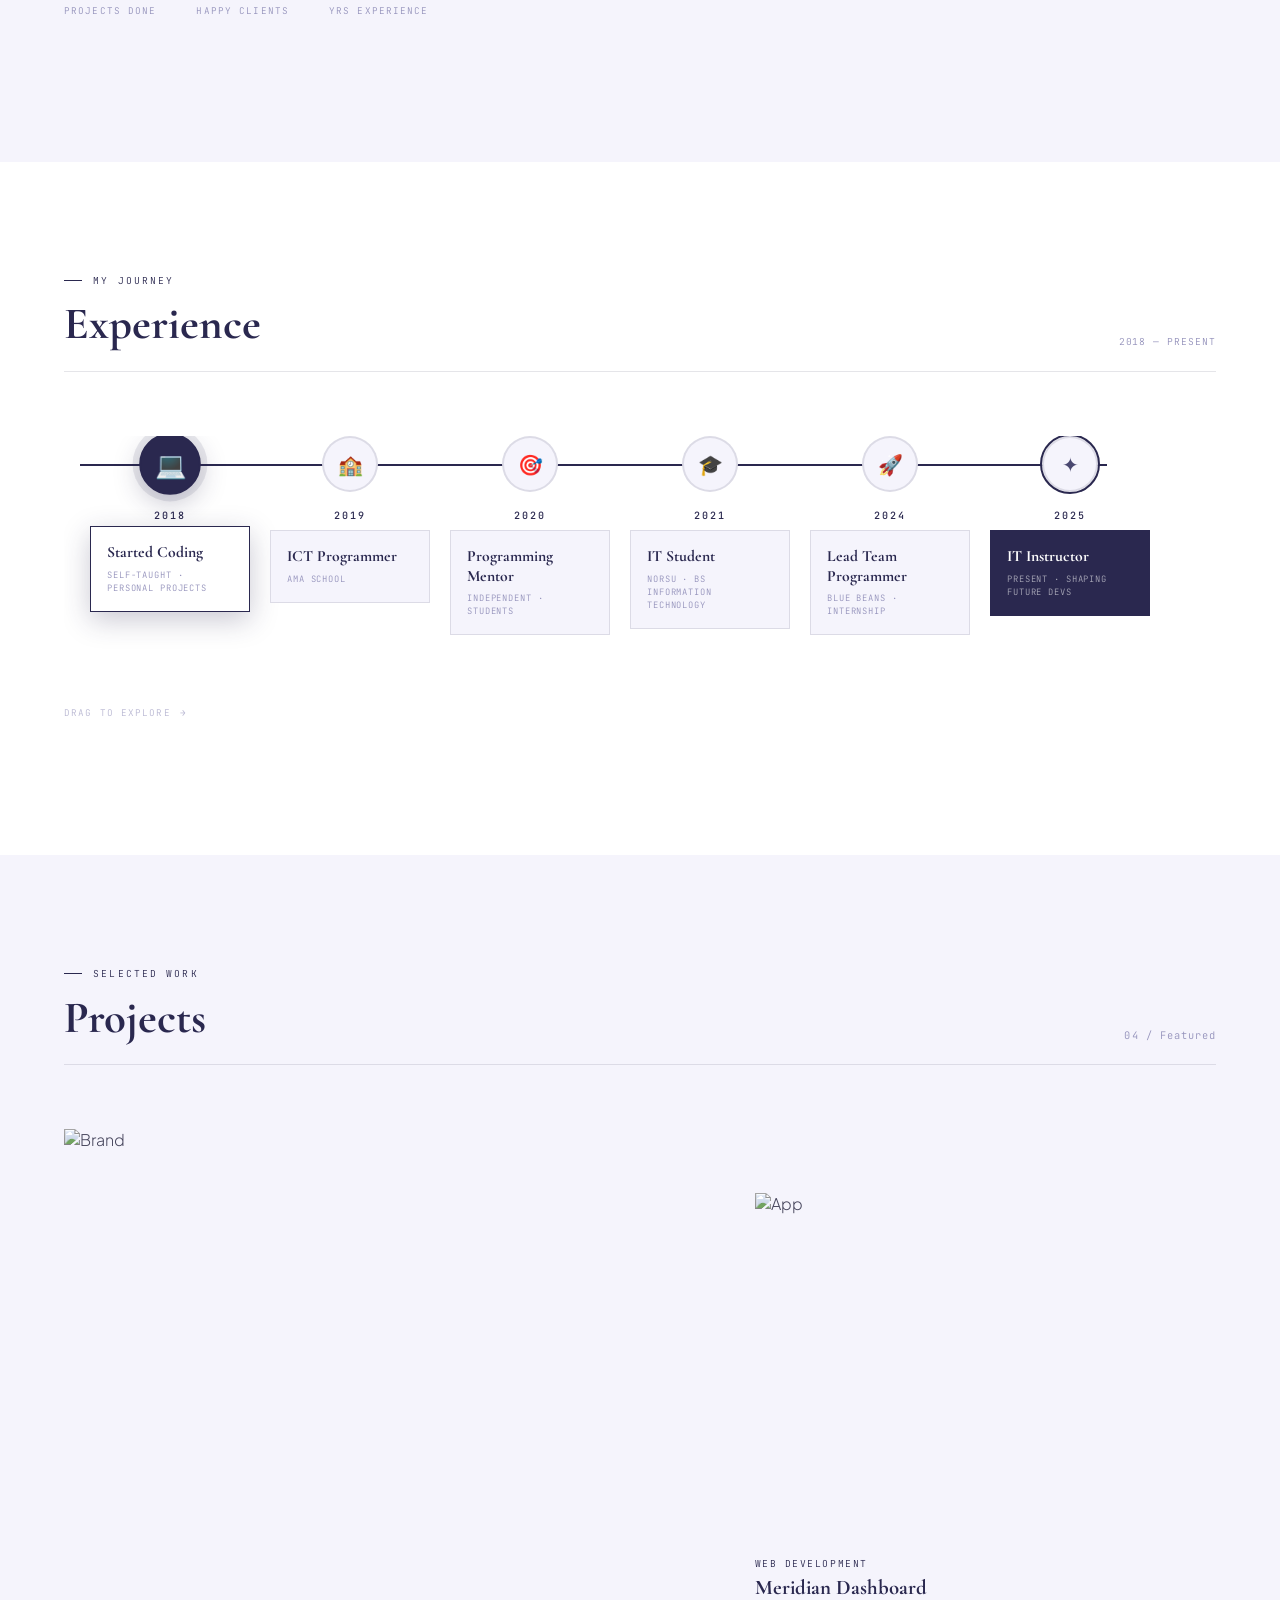
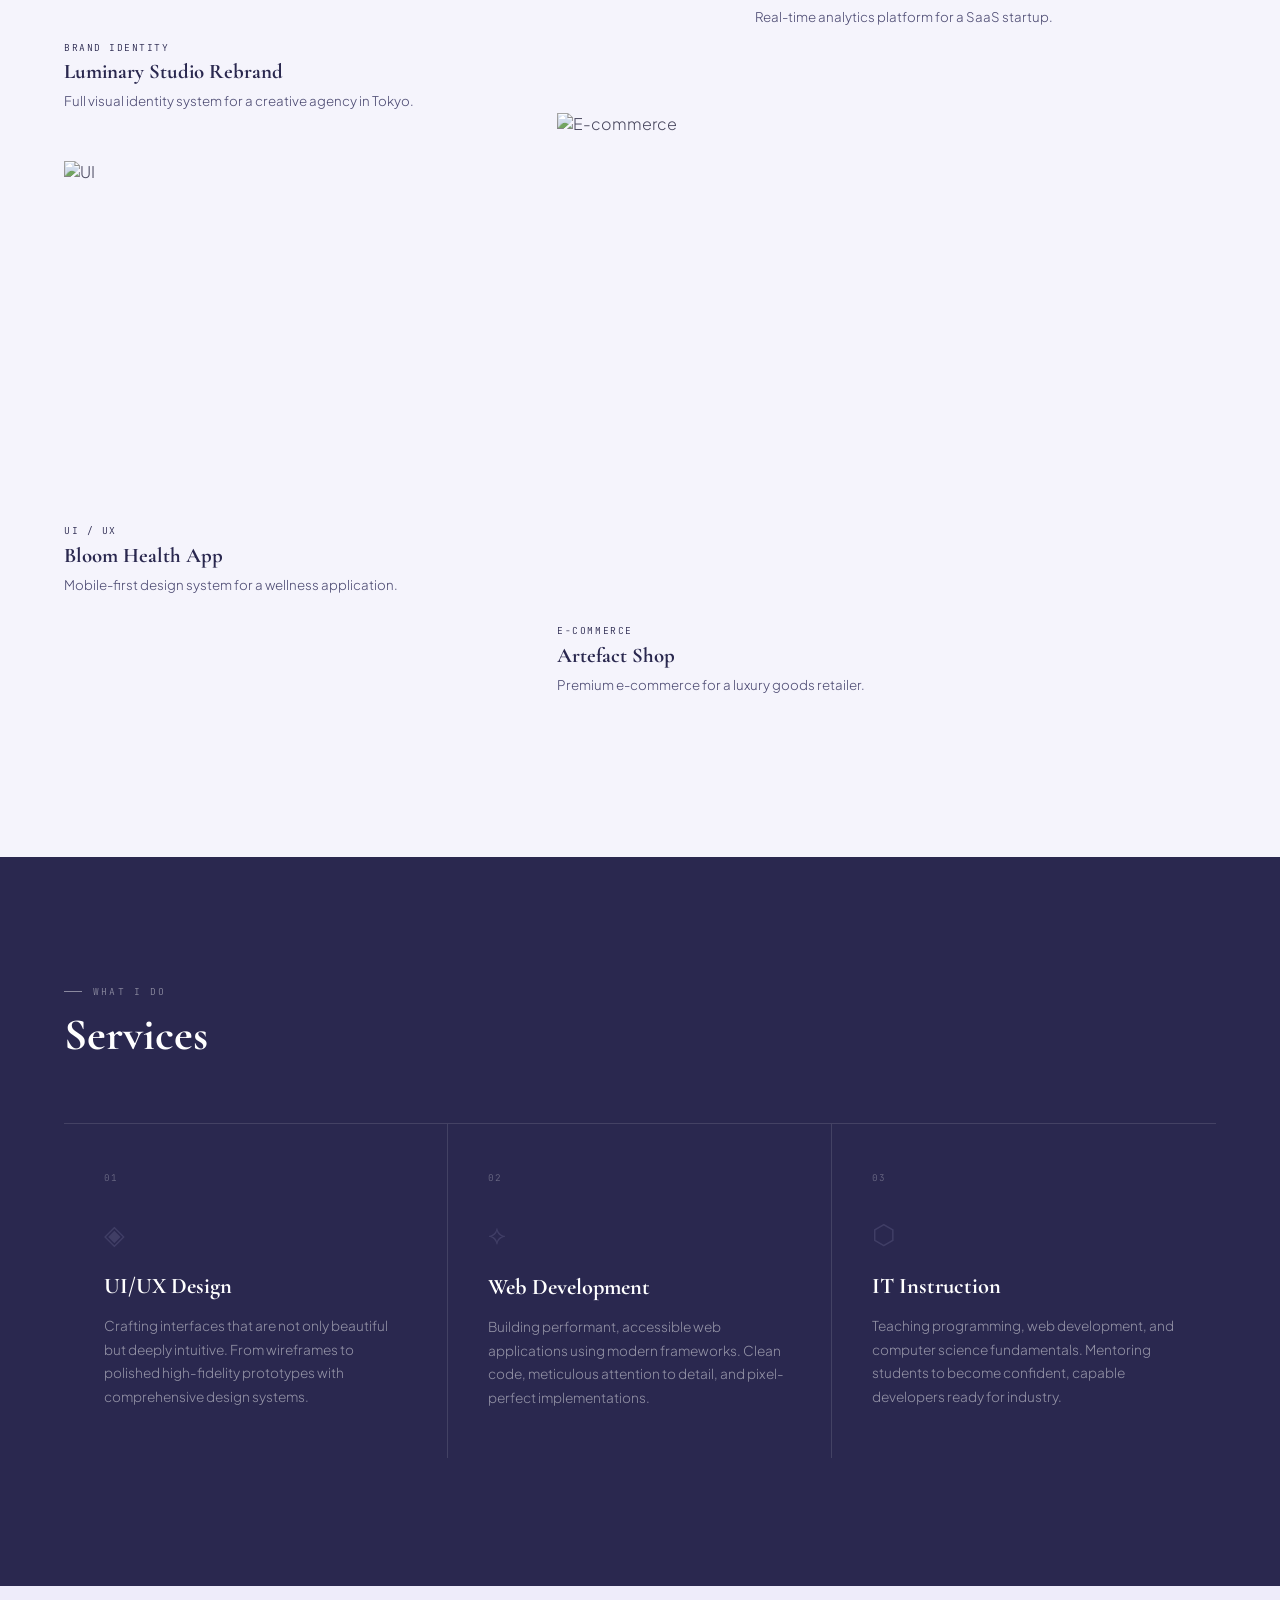
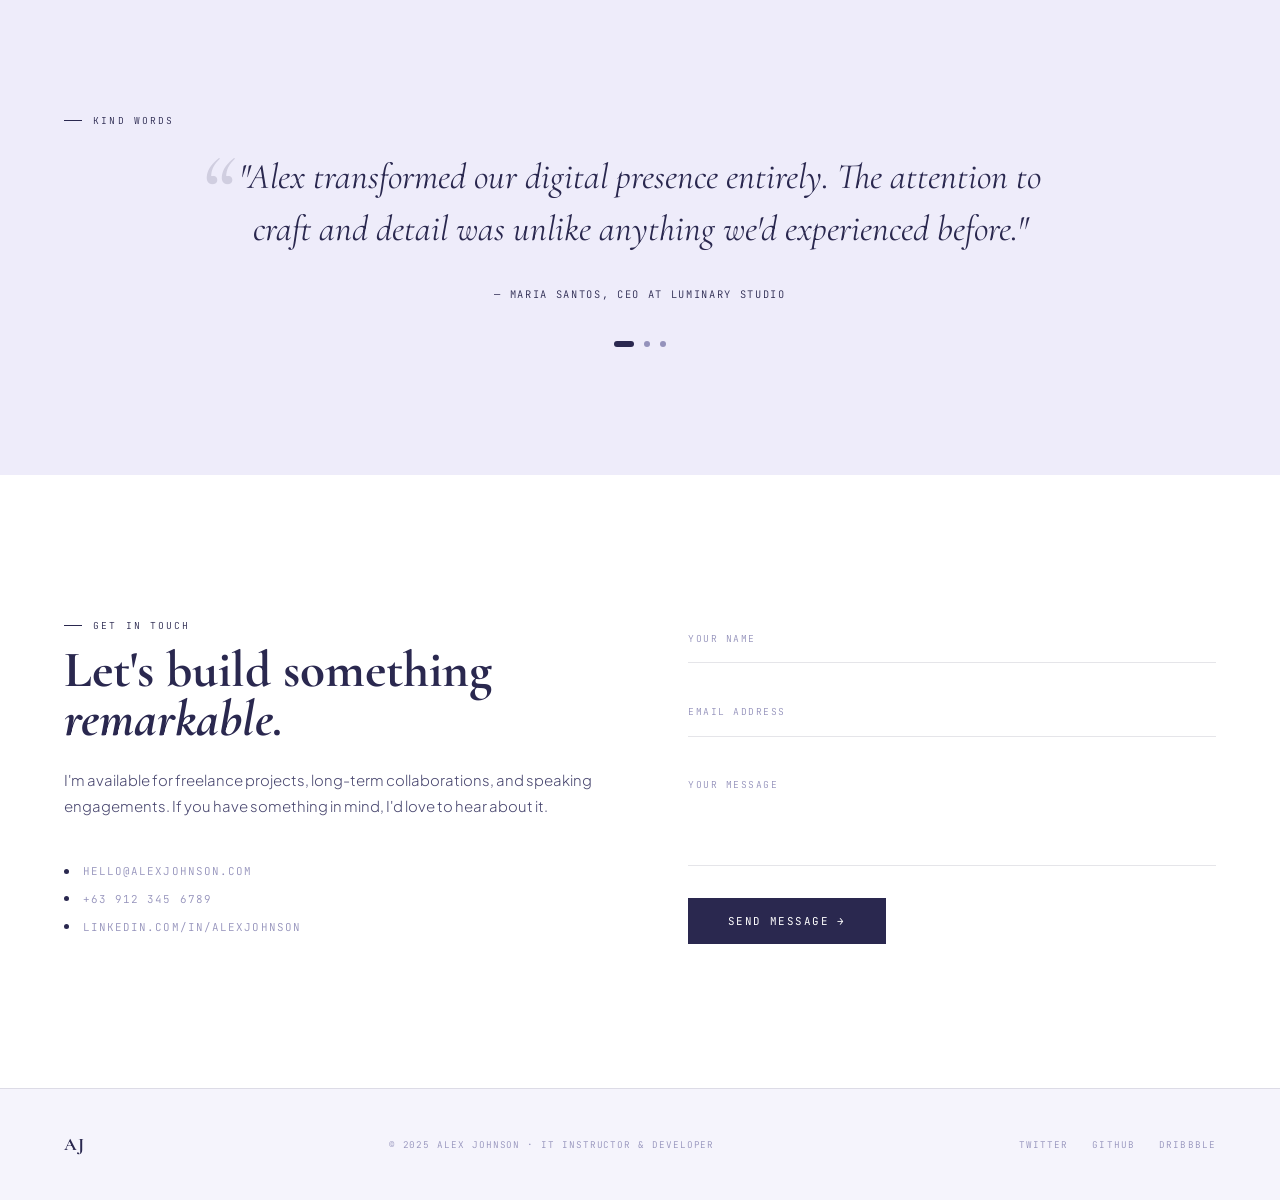
==== commit a281d243: "major change" ====
--- a/index.html
+++ b/index.html
@@ -1,154 +1,1387 @@
 <!DOCTYPE html>
-<html lang="en">
+<html lang="en" data-theme="light">
 <head>
-    <meta charset="UTF-8">
-    <meta name="viewport" content="width=device-width, initial-scale=1.0">
-    <title>Ocampo's Portfolio</title>
-    <link rel="stylesheet" href="design/style.css">
-    <link rel="stylesheet" href="https://cdnjs.cloudflare.com/ajax/libs/font-awesome/5.15.2/css/all.min.css" />
-    <link rel="stylesheet" href="https://cdnjs.cloudflare.com/ajax/libs/font-awesome/5.15.4/css/all.min.css">
-    <script src="https://cdn.jsdelivr.net/npm/bootstrap@5.3.0-alpha1/dist/js/bootstrap.bundle.min.js"></script>
-    <link href="https://cdn.jsdelivr.net/npm/bootstrap@5.3.0-alpha1/dist/css/bootstrap.min.css" rel="stylesheet">
+<meta charset="UTF-8"/>
+<meta name="viewport" content="width=device-width, initial-scale=1.0"/>
+<title>Portfolio — Creative Developer</title>
+<link href="https://fonts.googleapis.com/css2?family=Cormorant+Garamond:ital,wght@0,400;0,600;0,700;1,400;1,600&family=JetBrains+Mono:wght@300;400;500&family=Plus+Jakarta+Sans:wght@300;400;500&display=swap" rel="stylesheet"/>
+<style>
+/* ══════════════════════════════════════
+   THEME TOKENS
+══════════════════════════════════════ */
+:root {
+  --navy:       #2a284f;
+  --navy-mid:   #3d3a6e;
+  --navy-light: #5551a0;
+  --navy-dim:   rgba(42,40,79,.1);
+  --navy-glow:  rgba(42,40,79,.25);
+
+  --bg:         #ffffff;
+  --bg2:        #f5f4fc;
+  --bg3:        #eeecfa;
+  --surface:    #ffffff;
+  --ink:        #2a284f;
+  --ink2:       #3d3a6e;
+  --body:       #4a4870;
+  --muted:      #9492bb;
+  --border:     rgba(42,40,79,.12);
+  --nav-bg:     rgba(255,255,255,.9);
+}
+[data-theme="dark"] {
+  --bg:         #0b0a1a;
+  --bg2:        #100f22;
+  --bg3:        #181631;
+  --surface:    #141228;
+  --ink:        #f0eeff;
+  --ink2:       #c8c5f0;
+  --body:       #9e9bc8;
+  --muted:      #5e5c8a;
+  --border:     rgba(100,96,180,.2);
+  --navy-dim:   rgba(85,81,160,.18);
+  --navy-glow:  rgba(85,81,160,.35);
+  --nav-bg:     rgba(11,10,26,.9);
+}
+
+/* ══════════════════════════════════════
+   RESET & BASE
+══════════════════════════════════════ */
+*,*::before,*::after{box-sizing:border-box;margin:0;padding:0}
+html{scroll-behavior:smooth}
+body{
+  background:var(--bg);color:var(--body);
+  font-family:'Plus Jakarta Sans',sans-serif;font-weight:300;
+  overflow-x:hidden;cursor:none;
+  transition:background .5s,color .5s;
+}
+::selection{background:var(--navy);color:#fff}
+::-webkit-scrollbar{width:3px}
+::-webkit-scrollbar-track{background:var(--bg)}
+::-webkit-scrollbar-thumb{background:var(--navy);border-radius:2px}
+
+/* noise grain */
+body::after{
+  content:'';position:fixed;inset:0;z-index:9990;pointer-events:none;
+  opacity:.022;
+  background-image:url("data:image/svg+xml,%3Csvg viewBox='0 0 512 512' xmlns='http://www.w3.org/2000/svg'%3E%3Cfilter id='n'%3E%3CfeTurbulence type='fractalNoise' baseFrequency='.8' numOctaves='4' stitchTiles='stitch'/%3E%3C/filter%3E%3Crect width='100%25' height='100%25' filter='url(%23n)'/%3E%3C/svg%3E");
+}
+
+/* ══════════════════════════════════════
+   CURSOR
+══════════════════════════════════════ */
+#cur{
+  position:fixed;z-index:9999;width:8px;height:8px;
+  background:var(--navy);border-radius:50%;pointer-events:none;
+  transform:translate(-50%,-50%);
+  transition:width .25s,height .25s,background .3s;
+}
+#cur-ring{
+  position:fixed;z-index:9998;width:34px;height:34px;
+  border:1.5px solid var(--navy);opacity:.35;border-radius:50%;
+  pointer-events:none;transform:translate(-50%,-50%);
+  transition:width .35s,height .35s,opacity .3s;
+}
+[data-theme="dark"] #cur{background:var(--ink2)}
+[data-theme="dark"] #cur-ring{border-color:var(--ink2)}
+
+/* ══════════════════════════════════════
+   NAV
+══════════════════════════════════════ */
+nav{
+  position:fixed;top:0;left:0;right:0;z-index:300;
+  display:flex;align-items:center;justify-content:space-between;
+  padding:1.4rem 4rem;
+  background:var(--nav-bg);
+  backdrop-filter:blur(18px);-webkit-backdrop-filter:blur(18px);
+  border-bottom:1px solid transparent;
+  transition:border-color .4s,background .5s;
+}
+nav.scrolled{border-color:var(--border)}
+.nav-logo{
+  font-family:'Cormorant Garamond',serif;font-size:1.2rem;font-weight:700;
+  color:var(--navy);text-decoration:none;letter-spacing:.04em;
+  opacity:0;animation:fadeUp .8s ease .2s forwards;
+  transition:color .4s;
+}
+[data-theme="dark"] .nav-logo{color:var(--ink)}
+.nav-right{display:flex;align-items:center;gap:2.2rem}
+.nav-links{display:flex;gap:2rem}
+.nav-links a{
+  font-family:'JetBrains Mono',monospace;font-size:.65rem;
+  letter-spacing:.16em;text-transform:uppercase;
+  color:var(--muted);text-decoration:none;
+  opacity:0;animation:fadeUp .8s ease forwards;
+  transition:color .3s;position:relative;
+}
+.nav-links a:nth-child(1){animation-delay:.3s}
+.nav-links a:nth-child(2){animation-delay:.4s}
+.nav-links a:nth-child(3){animation-delay:.5s}
+.nav-links a:nth-child(4){animation-delay:.6s}
+.nav-links a:nth-child(5){animation-delay:.7s}
+.nav-links a::after{
+  content:'';position:absolute;bottom:-4px;left:0;
+  width:0;height:1px;background:var(--navy);
+  transition:width .35s ease;
+}
+[data-theme="dark"] .nav-links a::after{background:var(--ink2)}
+.nav-links a:hover{color:var(--navy)}
+[data-theme="dark"] .nav-links a:hover{color:var(--ink2)}
+.nav-links a:hover::after{width:100%}
+
+/* TOGGLE */
+#theme-btn{
+  display:flex;align-items:center;gap:.5rem;
+  background:var(--navy-dim);border:1.5px solid var(--border);
+  border-radius:100px;padding:.35rem .9rem;
+  cursor:none;
+  opacity:0;animation:fadeUp .8s ease .8s forwards;
+  transition:background .35s,border-color .35s,box-shadow .35s;
+}
+#theme-btn:hover{
+  background:var(--navy);border-color:var(--navy);
+  box-shadow:0 4px 18px var(--navy-glow);
+}
+#theme-btn:hover .tlabel,#theme-btn:hover .ticon{color:#fff}
+.ticon{font-size:.85rem;transition:color .3s,transform .5s;color:var(--navy)}
+[data-theme="dark"] .ticon{color:var(--ink2)}
+.tlabel{
+  font-family:'JetBrains Mono',monospace;font-size:.58rem;
+  letter-spacing:.12em;text-transform:uppercase;
+  color:var(--navy);transition:color .3s;
+}
+[data-theme="dark"] .tlabel{color:var(--ink2)}
+[data-theme="dark"] .i-moon{display:none}
+[data-theme="dark"] .i-sun{display:inline}
+[data-theme="light"] .i-moon{display:inline}
+[data-theme="light"] .i-sun{display:none}
+
+/* ══════════════════════════════════════
+   HERO
+══════════════════════════════════════ */
+#hero{
+  min-height:100vh;position:relative;
+  display:grid;grid-template-columns:1fr 1fr;
+  padding:0 4rem;overflow:hidden;align-items:center;
+}
+/* animated bg geometry */
+.geo{position:absolute;pointer-events:none}
+.geo-1{
+  right:-6rem;top:10%;width:55vw;height:55vw;max-width:750px;max-height:750px;
+  border-radius:50%;
+  background:radial-gradient(ellipse at 55% 45%,rgba(42,40,79,.13) 0%,transparent 65%);
+  animation:pulse 9s ease-in-out infinite alternate;
+}
+.geo-2{
+  right:6vw;top:50%;transform:translateY(-50%);
+  width:38vw;height:38vw;max-width:520px;max-height:520px;
+  border:1px solid var(--border);border-radius:50%;
+  animation:spinSlow 35s linear infinite;
+}
+.geo-3{
+  right:14vw;top:50%;transform:translateY(-50%);
+  width:22vw;height:22vw;max-width:300px;max-height:300px;
+  border:1px dashed var(--border);border-radius:50%;
+  animation:spinSlow 22s linear infinite reverse;
+}
+.geo-dot{
+  position:absolute;border-radius:50%;
+  background:var(--navy);opacity:.06;
+}
+.geo-dot-1{width:320px;height:320px;left:-120px;bottom:-80px}
+.geo-dot-2{width:80px;height:80px;left:38%;top:15%}
+
+.hero-left{
+  display:flex;flex-direction:column;justify-content:center;
+  padding:8rem 0 4rem;position:relative;z-index:2;
+}
+.eyebrow{
+  display:flex;align-items:center;gap:.8rem;
+  font-family:'JetBrains Mono',monospace;font-size:.65rem;
+  letter-spacing:.22em;text-transform:uppercase;
+  color:var(--navy);margin-bottom:1.8rem;
+  opacity:0;animation:fadeUp .9s ease .5s forwards;
+  transition:color .4s;
+}
+[data-theme="dark"] .eyebrow{color:var(--ink2)}
+.eyebrow::before{content:'';width:28px;height:1px;background:currentColor;flex-shrink:0}
+.eyebrow-dot{
+  width:6px;height:6px;background:var(--navy);border-radius:50%;
+  animation:blink 2s ease infinite;
+}
+[data-theme="dark"] .eyebrow-dot{background:var(--ink2)}
+.hero-title{
+  font-family:'Cormorant Garamond',serif;
+  font-size:clamp(3.6rem,6.2vw,7rem);
+  font-weight:700;line-height:.95;
+  color:var(--ink);margin-bottom:1.8rem;
+  transition:color .4s;
+}
+.hero-title .line{display:block;overflow:hidden}
+.hero-title .line span{
+  display:block;transform:translateY(112%);
+  animation:slideUp 1.05s cubic-bezier(.77,0,.175,1) forwards;
+}
+.hero-title .line:nth-child(1) span{animation-delay:.55s}
+.hero-title .line:nth-child(2) span{animation-delay:.7s}
+.hero-title .line:nth-child(3) span{animation-delay:.85s}
+.hero-title em{color:var(--navy);font-style:italic}
+[data-theme="dark"] .hero-title em{color:var(--ink2)}
+.hero-sub{
+  font-size:.98rem;color:var(--body);max-width:400px;
+  line-height:1.8;margin-bottom:3rem;
+  opacity:0;animation:fadeUp .9s ease 1.05s forwards;
+}
+.hero-ctas{
+  display:flex;gap:1.5rem;align-items:center;
+  opacity:0;animation:fadeUp .9s ease 1.25s forwards;
+}
+.btn-fill{
+  font-family:'JetBrains Mono',monospace;font-size:.68rem;
+  letter-spacing:.13em;text-transform:uppercase;
+  background:var(--navy);color:#fff;
+  padding:.9rem 2.3rem;border:none;outline:none;cursor:none;
+  text-decoration:none;position:relative;overflow:hidden;
+  transition:box-shadow .4s,transform .3s;
+}
+.btn-fill::before{
+  content:'';position:absolute;inset:0;
+  background:rgba(255,255,255,.1);
+  transform:translateX(-100%);
+  transition:transform .4s ease;
+}
+.btn-fill:hover::before{transform:translateX(0)}
+.btn-fill:hover{box-shadow:0 12px 35px var(--navy-glow);transform:translateY(-2px)}
+.btn-line{
+  font-family:'JetBrains Mono',monospace;font-size:.68rem;
+  letter-spacing:.13em;text-transform:uppercase;
+  color:var(--navy);text-decoration:none;
+  border-bottom:1px solid var(--border);padding-bottom:2px;
+  transition:border-color .3s,color .3s;
+}
+[data-theme="dark"] .btn-line{color:var(--ink2);border-color:var(--muted)}
+.btn-line:hover{border-color:var(--navy);color:var(--ink2)}
+[data-theme="dark"] .btn-line:hover{border-color:var(--ink2)}
+
+.hero-right{
+  display:flex;align-items:center;justify-content:center;
+  position:relative;z-index:2;padding:6rem 0 4rem 4rem;
+}
+.img-frame{
+  position:relative;width:100%;max-width:390px;
+  opacity:0;animation:fadeIn 1.3s ease .8s forwards;
+}
+.img-frame::before{
+  content:'';position:absolute;
+  top:1.5rem;left:1.5rem;right:-1.5rem;bottom:-1.5rem;
+  border:2px solid var(--navy);opacity:.25;z-index:0;
+  transition:transform .6s ease,opacity .4s;
+}
+.img-frame:hover::before{transform:translate(8px,8px);opacity:.5}
+.img-frame img{
+  width:100%;aspect-ratio:4/5;object-fit:cover;
+  position:relative;z-index:1;display:block;
+  filter:grayscale(40%) contrast(1.05);
+  transition:filter .5s;
+}
+.img-frame:hover img{filter:grayscale(10%) contrast(1.1) saturate(1.1)}
+.img-badge{
+  position:absolute;bottom:-1rem;left:-1.5rem;z-index:2;
+  background:var(--navy);color:#fff;
+  font-family:'JetBrains Mono',monospace;font-size:.58rem;
+  letter-spacing:.13em;text-transform:uppercase;
+  padding:.65rem 1.2rem;
+}
+.hero-scroll-hint{
+  position:absolute;bottom:3rem;left:4rem;z-index:2;
+  display:flex;align-items:center;gap:.8rem;
+  font-family:'JetBrains Mono',monospace;font-size:.6rem;
+  letter-spacing:.16em;text-transform:uppercase;color:var(--muted);
+  opacity:0;animation:fadeUp .9s ease 1.5s forwards;
+}
+.scroll-bar{width:44px;height:1px;background:var(--border);position:relative;overflow:hidden}
+.scroll-bar::after{
+  content:'';position:absolute;left:-100%;top:0;
+  width:100%;height:100%;background:var(--navy);
+  animation:barSlide 2.2s linear 1.8s infinite;
+}
+
+/* ══════════════════════════════════════
+   MARQUEE
+══════════════════════════════════════ */
+.marquee-strip{
+  background:var(--navy);padding:1rem 0;overflow:hidden;
+  display:flex;transition:background .5s;
+}
+.marquee-track{
+  display:flex;white-space:nowrap;
+  animation:marquee 20s linear infinite;will-change:transform;
+}
+.marquee-track span{
+  font-family:'Cormorant Garamond',serif;font-size:.95rem;font-style:italic;
+  color:rgba(255,255,255,.65);padding:0 2rem;
+}
+.marquee-track .sep{
+  color:rgba(255,255,255,.3);font-style:normal;font-size:.4rem;vertical-align:middle;
+}
+
+/* ══════════════════════════════════════
+   SECTION SHARED
+══════════════════════════════════════ */
+.s-label{
+  display:flex;align-items:center;gap:.7rem;
+  font-family:'JetBrains Mono',monospace;font-size:.6rem;
+  letter-spacing:.22em;text-transform:uppercase;
+  color:var(--navy);margin-bottom:.9rem;transition:color .4s;
+}
+[data-theme="dark"] .s-label{color:var(--ink2)}
+.s-label::before{content:'';width:18px;height:1px;background:currentColor;flex-shrink:0}
+.s-title{
+  font-family:'Cormorant Garamond',serif;
+  font-size:clamp(2rem,3.5vw,3.6rem);
+  font-weight:700;line-height:1.05;
+  color:var(--ink);transition:color .4s;
+}
+
+/* ══════════════════════════════════════
+   ABOUT
+══════════════════════════════════════ */
+#about{
+  padding:9rem 4rem;
+  display:grid;grid-template-columns:1fr 1.15fr;
+  gap:6rem;align-items:start;
+  background:var(--bg2);transition:background .5s;
+}
+.about-sticky{position:sticky;top:8rem}
+.about-heading{
+  font-family:'Cormorant Garamond',serif;
+  font-size:clamp(2.1rem,3.2vw,3.5rem);
+  font-weight:600;line-height:1.1;
+  color:var(--ink);margin-bottom:2rem;transition:color .4s;
+}
+.about-p{font-size:.93rem;line-height:1.85;color:var(--body);margin-bottom:1.3rem}
+.stats-row{display:flex;gap:2.5rem;margin-top:3rem}
+.stat-num{
+  font-family:'Cormorant Garamond',serif;
+  font-size:2.6rem;font-weight:700;
+  color:var(--navy);display:block;transition:color .4s;
+}
+[data-theme="dark"] .stat-num{color:var(--ink2)}
+.stat-lbl{
+  font-family:'JetBrains Mono',monospace;font-size:.58rem;
+  letter-spacing:.12em;text-transform:uppercase;color:var(--muted);
+}
+.skill-block{margin-bottom:2.4rem}
+.skill-head{
+  font-family:'JetBrains Mono',monospace;font-size:.58rem;
+  letter-spacing:.16em;text-transform:uppercase;
+  color:var(--muted);margin-bottom:.9rem;
+  padding-bottom:.5rem;border-bottom:1px solid var(--border);
+}
+.pill-row{display:flex;flex-wrap:wrap;gap:.55rem}
+.pill{
+  font-family:'JetBrains Mono',monospace;font-size:.65rem;
+  letter-spacing:.07em;color:var(--navy);
+  background:var(--navy-dim);
+  border:1px solid var(--border);
+  padding:.38rem .95rem;cursor:none;
+  transition:background .3s,color .3s,transform .25s,border-color .3s;
+}
+[data-theme="dark"] .pill{color:var(--ink2)}
+.pill:hover{background:var(--navy);color:#fff;border-color:var(--navy);transform:translateY(-2px)}
+
+/* ══════════════════════════════════════
+   EXPERIENCE STEPPER
+══════════════════════════════════════ */
+#experience{
+  padding:7rem 4rem;
+  background:var(--bg);transition:background .5s;
+  overflow:hidden;
+}
+.exp-header{
+  display:flex;align-items:flex-end;justify-content:space-between;
+  margin-bottom:4rem;padding-bottom:1.4rem;
+  border-bottom:1px solid var(--border);
+}
+.exp-note{
+  font-family:'JetBrains Mono',monospace;font-size:.6rem;
+  letter-spacing:.1em;text-transform:uppercase;color:var(--muted);
+}
+
+/* outer scroll wrapper */
+.stepper-outer{
+  position:relative;
+  overflow-x:auto;overflow-y:visible;
+  padding-bottom:1.5rem;
+  scrollbar-width:thin;
+  scrollbar-color:var(--navy) var(--bg2);
+  -webkit-overflow-scrolling:touch;
+}
+.stepper-outer::-webkit-scrollbar{height:3px}
+.stepper-outer::-webkit-scrollbar-track{background:var(--bg2);border-radius:2px}
+.stepper-outer::-webkit-scrollbar-thumb{background:var(--navy);border-radius:2px}
+
+.stepper-track{
+  display:flex;
+  gap:0;
+  position:relative;
+  padding:0 0 3rem 1rem;
+  /* width: auto so it expands to content */
+  width:max-content;
+  min-width:100%;
+}
+
+/* connecting line */
+.stepper-line{
+  position:absolute;
+  top:28px;left:1rem;
+  height:2px;
+  background:var(--border);
+  z-index:0;
+  transition:background .5s;
+}
+.stepper-line-fill{
+  position:absolute;top:28px;left:1rem;
+  height:2px;background:var(--navy);
+  width:0;z-index:1;
+  transition:width 1.4s cubic-bezier(.77,0,.175,1),background .5s;
+}
+[data-theme="dark"] .stepper-line-fill{background:var(--ink2)}
+
+/* each step */
+.step{
+  display:flex;flex-direction:column;align-items:center;
+  position:relative;z-index:2;
+  width:180px;flex-shrink:0;
+  cursor:none;padding:0 .5rem;
+}
+
+/* node */
+.step-node{
+  width:56px;height:56px;border-radius:50%;
+  background:var(--bg2);border:2px solid var(--border);
+  display:flex;align-items:center;justify-content:center;
+  transition:background .4s,border-color .4s,box-shadow .4s,transform .35s;
+  position:relative;z-index:2;
+  margin-bottom:1.1rem;
+  flex-shrink:0;
+}
+.step-node .step-icon{font-size:1.25rem;transition:transform .35s}
+.step.active .step-node,
+.step:hover .step-node{
+  background:var(--navy);border-color:var(--navy);
+  box-shadow:0 0 0 6px var(--navy-dim),0 8px 24px var(--navy-glow);
+  transform:scale(1.1);
+}
+[data-theme="dark"] .step.active .step-node,
+[data-theme="dark"] .step:hover .step-node{
+  background:var(--ink2);border-color:var(--ink2);
+  box-shadow:0 0 0 6px rgba(200,197,240,.15),0 8px 24px rgba(200,197,240,.25);
+}
+.step.active .step-icon,.step:hover .step-icon{transform:scale(1.15)}
+.step.current .step-node::after{
+  content:'';position:absolute;inset:-4px;border-radius:50%;
+  border:2px solid var(--navy);
+  animation:ripple 2s ease infinite;
+}
+[data-theme="dark"] .step.current .step-node::after{border-color:var(--ink2)}
+
+.step-year{
+  font-family:'JetBrains Mono',monospace;font-size:.63rem;
+  letter-spacing:.18em;text-transform:uppercase;
+  color:var(--navy);font-weight:500;
+  margin-bottom:.5rem;transition:color .4s;
+  text-align:center;
+}
+[data-theme="dark"] .step-year{color:var(--ink2)}
+
+.step-card{
+  background:var(--bg2);border:1px solid var(--border);
+  padding:1rem 1rem;width:160px;
+  transition:background .4s,border-color .4s,box-shadow .4s,transform .35s;
+  text-align:left;
+}
+.step:hover .step-card,.step.active .step-card{
+  background:var(--surface);border-color:var(--navy);
+  box-shadow:0 8px 28px var(--navy-glow);
+  transform:translateY(-4px);
+}
+[data-theme="dark"] .step:hover .step-card,
+[data-theme="dark"] .step.active .step-card{
+  border-color:var(--ink2);
+  box-shadow:0 8px 28px rgba(200,197,240,.18);
+}
+.step-role{
+  font-family:'Cormorant Garamond',serif;
+  font-size:.98rem;font-weight:700;line-height:1.25;
+  color:var(--ink);margin-bottom:.35rem;transition:color .4s;
+}
+.step-org{
+  font-family:'JetBrains Mono',monospace;font-size:.55rem;
+  letter-spacing:.1em;text-transform:uppercase;color:var(--muted);
+  line-height:1.5;
+}
+.step.current .step-card{border-color:var(--navy);background:var(--navy)}
+.step.current .step-role{color:#fff}
+.step.current .step-org{color:rgba(255,255,255,.6)}
+[data-theme="dark"] .step.current .step-card{border-color:var(--ink2);background:var(--navy-mid)}
+[data-theme="dark"] .step.current .step-role{color:#fff}
+
+/* drag hint */
+.drag-hint{
+  display:flex;align-items:center;gap:.6rem;margin-top:1.5rem;
+  font-family:'JetBrains Mono',monospace;font-size:.58rem;
+  letter-spacing:.12em;text-transform:uppercase;color:var(--muted);opacity:.65;
+}
+.drag-arrow{animation:bounce 1.8s ease infinite}
+
+/* ── Stepper responsive ── */
+@media(max-width:1024px){
+  #experience{padding:5rem 2.5rem}
+  .step{width:160px}
+  .step-card{width:145px;padding:.9rem}
+}
+@media(max-width:768px){
+  #experience{padding:4rem 1.5rem}
+  .exp-header{flex-direction:column;align-items:flex-start;gap:.5rem}
+  .stepper-outer{margin:0 -1.5rem;padding:0 1.5rem 1.5rem}
+  .step{width:150px;padding:0 .4rem}
+  .step-card{width:138px;padding:.85rem .85rem}
+  .step-role{font-size:.9rem}
+  .step-org{font-size:.5rem}
+  .step-node{width:50px;height:50px}
+  .step-node .step-icon{font-size:1.1rem}
+  .drag-hint{display:flex}
+}
+@media(max-width:480px){
+  .step{width:138px;padding:0 .3rem}
+  .step-card{width:126px;padding:.8rem .75rem}
+  .step-role{font-size:.85rem}
+  .step-node{width:46px;height:46px}
+  .stepper-line,.stepper-line-fill{top:22px}
+}
+
+/* ══════════════════════════════════════
+   WORK
+══════════════════════════════════════ */
+#work{
+  padding:7rem 4rem 9rem;
+  background:var(--bg2);transition:background .5s;
+}
+.sec-header{
+  display:flex;align-items:flex-end;justify-content:space-between;
+  margin-bottom:4rem;padding-bottom:1.4rem;
+  border-bottom:1px solid var(--border);
+}
+.sec-count{
+  font-family:'JetBrains Mono',monospace;font-size:.65rem;
+  color:var(--muted);letter-spacing:.1em;
+}
+.grid-12{
+  display:grid;grid-template-columns:repeat(12,1fr);
+  gap:2rem;align-items:start;
+}
+.proj{position:relative;cursor:none;overflow:hidden}
+.proj:nth-child(1){grid-column:span 7}
+.proj:nth-child(2){grid-column:span 5;margin-top:4rem}
+.proj:nth-child(3){grid-column:span 5}
+.proj:nth-child(4){grid-column:span 7;margin-top:-3rem}
+.proj-img-box{overflow:hidden}
+.proj-img{
+  width:100%;aspect-ratio:4/3;object-fit:cover;display:block;
+  filter:grayscale(45%) contrast(1.05);
+  transition:filter .65s,transform .65s cubic-bezier(.77,0,.175,1);
+}
+.proj:hover .proj-img{filter:grayscale(0%) contrast(1.08);transform:scale(1.04)}
+.proj-overlay{
+  position:absolute;inset:0;
+  background:linear-gradient(135deg,rgba(42,40,79,.72) 0%,transparent 55%);
+  opacity:0;transition:opacity .4s;
+  display:flex;align-items:flex-start;padding:1.5rem;
+}
+.proj:hover .proj-overlay{opacity:1}
+.proj-view{
+  font-family:'JetBrains Mono',monospace;font-size:.6rem;
+  letter-spacing:.14em;text-transform:uppercase;color:#fff;
+}
+.proj-info{padding:1.1rem 0}
+.proj-cat{
+  font-family:'JetBrains Mono',monospace;font-size:.6rem;
+  letter-spacing:.16em;text-transform:uppercase;
+  color:var(--navy);margin-bottom:.35rem;transition:color .4s;
+}
+[data-theme="dark"] .proj-cat{color:var(--ink2)}
+.proj-name{
+  font-family:'Cormorant Garamond',serif;font-size:1.3rem;font-weight:700;
+  color:var(--ink);margin-bottom:.35rem;transition:color .3s;
+}
+.proj:hover .proj-name{color:var(--navy)}
+[data-theme="dark"] .proj:hover .proj-name{color:var(--ink2)}
+.proj-desc{font-size:.83rem;color:var(--body);line-height:1.6}
+
+/* ══════════════════════════════════════
+   SERVICES
+══════════════════════════════════════ */
+#services{
+  background:var(--navy);padding:8rem 4rem;transition:background .5s;
+}
+[data-theme="dark"] #services{background:var(--bg3)}
+#services .s-label{color:rgba(255,255,255,.45)}
+#services .s-label::before{background:rgba(255,255,255,.45)}
+#services .s-title{color:#fff;margin-bottom:4rem}
+[data-theme="dark"] #services .s-title{color:var(--ink)}
+.svc-grid{
+  display:grid;grid-template-columns:repeat(3,1fr);
+  border-top:1px solid rgba(255,255,255,.12);
+}
+[data-theme="dark"] .svc-grid{border-color:var(--border)}
+.svc{
+  padding:3rem 2.5rem;border-right:1px solid rgba(255,255,255,.12);
+  position:relative;overflow:hidden;cursor:none;
+}
+[data-theme="dark"] .svc{border-color:var(--border)}
+.svc:last-child{border-right:none}
+.svc::before{
+  content:'';position:absolute;inset:0;
+  background:rgba(255,255,255,.07);
+  transform:scaleY(0);transform-origin:bottom;
+  transition:transform .5s cubic-bezier(.77,0,.175,1);z-index:0;
+}
+[data-theme="dark"] .svc::before{background:var(--navy-dim)}
+.svc:hover::before{transform:scaleY(1)}
+.svc>*{position:relative;z-index:1}
+.svc-num{
+  font-family:'JetBrains Mono',monospace;font-size:.58rem;
+  letter-spacing:.16em;color:rgba(255,255,255,.3);margin-bottom:2rem;
+}
+[data-theme="dark"] .svc-num{color:var(--muted)}
+.svc-icon{font-size:1.7rem;margin-bottom:1.4rem;opacity:.7}
+.svc-title{
+  font-family:'Cormorant Garamond',serif;font-size:1.4rem;font-weight:700;
+  color:#fff;margin-bottom:.9rem;
+}
+[data-theme="dark"] .svc-title{color:var(--ink)}
+.svc-text{font-size:.85rem;color:rgba(255,255,255,.5);line-height:1.75;transition:color .3s}
+[data-theme="dark"] .svc-text{color:var(--body)}
+.svc:hover .svc-text{color:rgba(255,255,255,.82)}
+
+/* ══════════════════════════════════════
+   TESTIMONIALS
+══════════════════════════════════════ */
+#testimonials{
+  padding:8rem 4rem;background:var(--bg3);
+  text-align:center;transition:background .5s;
+}
+.testi-wrap{transition:opacity .4s,transform .4s}
+.testi-q{
+  font-family:'Cormorant Garamond',serif;
+  font-size:clamp(1.4rem,2.8vw,2.3rem);
+  font-weight:400;font-style:italic;
+  color:var(--ink);max-width:820px;margin:1.5rem auto 2rem;
+  line-height:1.45;position:relative;transition:color .4s;
+}
+.testi-q::before{
+  content:'\201C';font-size:6.5rem;line-height:0;
+  position:absolute;top:2.5rem;left:-2rem;
+  color:var(--navy);opacity:.15;
+  font-family:'Cormorant Garamond',serif;
+}
+[data-theme="dark"] .testi-q::before{color:var(--ink2)}
+.testi-by{
+  font-family:'JetBrains Mono',monospace;font-size:.65rem;
+  letter-spacing:.16em;text-transform:uppercase;color:var(--navy);
+}
+[data-theme="dark"] .testi-by{color:var(--ink2)}
+.t-dots{display:flex;justify-content:center;gap:.6rem;margin-top:2.5rem}
+.t-dot{
+  width:6px;height:6px;border-radius:50%;
+  background:var(--muted);border:none;cursor:none;
+  transition:background .3s,width .35s;
+}
+.t-dot.on{background:var(--navy);width:20px;border-radius:3px}
+[data-theme="dark"] .t-dot.on{background:var(--ink2)}
+
+/* ══════════════════════════════════════
+   CONTACT
+══════════════════════════════════════ */
+#contact{
+  padding:9rem 4rem;
+  display:grid;grid-template-columns:1fr 1fr;
+  gap:6rem;align-items:start;
+  background:var(--bg);transition:background .5s;
+}
+.contact-h{
+  font-family:'Cormorant Garamond',serif;
+  font-size:clamp(2.4rem,4vw,4.3rem);
+  font-weight:700;line-height:.95;
+  color:var(--ink);margin-bottom:1.5rem;transition:color .4s;
+}
+.contact-h em{color:var(--navy);font-style:italic}
+[data-theme="dark"] .contact-h em{color:var(--ink2)}
+.contact-note{font-size:.93rem;color:var(--body);line-height:1.75;margin-bottom:2.8rem}
+.c-links{display:flex;flex-direction:column;gap:.85rem}
+.c-link{
+  display:flex;align-items:center;gap:.85rem;
+  font-family:'JetBrains Mono',monospace;font-size:.68rem;
+  letter-spacing:.1em;text-transform:uppercase;
+  color:var(--muted);text-decoration:none;transition:color .3s;cursor:none;
+}
+.c-link:hover{color:var(--navy)}
+[data-theme="dark"] .c-link:hover{color:var(--ink2)}
+.c-dot{width:5px;height:5px;background:var(--navy);border-radius:50%;flex-shrink:0}
+[data-theme="dark"] .c-dot{background:var(--ink2)}
+.c-form{display:flex;flex-direction:column;gap:1.8rem}
+.f-row{position:relative}
+.f-row input,.f-row textarea{
+  width:100%;background:transparent;
+  border:none;border-bottom:1.5px solid var(--border);outline:none;
+  font-family:'Plus Jakarta Sans',sans-serif;font-size:.93rem;font-weight:300;
+  color:var(--ink);padding:.8rem 0;cursor:none;transition:border-color .3s;
+}
+.f-row input:focus,.f-row textarea:focus{border-color:var(--navy)}
+[data-theme="dark"] .f-row input:focus,
+[data-theme="dark"] .f-row textarea:focus{border-color:var(--ink2)}
+.f-row textarea{resize:none;height:100px}
+.f-row label{
+  position:absolute;top:.8rem;left:0;
+  font-family:'JetBrains Mono',monospace;font-size:.6rem;
+  letter-spacing:.16em;text-transform:uppercase;
+  color:var(--muted);pointer-events:none;
+  transition:transform .3s,font-size .3s,color .3s;
+}
+.f-row input:focus~label,.f-row input:not(:placeholder-shown)~label,
+.f-row textarea:focus~label,.f-row textarea:not(:placeholder-shown)~label{
+  transform:translateY(-1.5rem);font-size:.52rem;color:var(--navy);
+}
+[data-theme="dark"] .f-row input:focus~label,
+[data-theme="dark"] .f-row textarea:focus~label{color:var(--ink2)}
+.f-submit{
+  align-self:flex-start;
+  font-family:'JetBrains Mono',monospace;font-size:.68rem;
+  letter-spacing:.13em;text-transform:uppercase;
+  background:var(--navy);color:#fff;border:none;
+  padding:1rem 2.5rem;cursor:none;
+  transition:box-shadow .4s,transform .3s;
+}
+.f-submit:hover{
+  box-shadow:0 12px 35px var(--navy-glow);transform:translateY(-2px);
+}
+
+/* ══════════════════════════════════════
+   FOOTER
+══════════════════════════════════════ */
+footer{
+  background:var(--bg2);border-top:1px solid var(--border);
+  padding:2.8rem 4rem;
+  display:flex;align-items:center;justify-content:space-between;
+  transition:background .5s;
+}
+.f-logo{
+  font-family:'Cormorant Garamond',serif;font-size:1.1rem;font-weight:700;
+  color:var(--navy);letter-spacing:.04em;transition:color .4s;
+}
+[data-theme="dark"] .f-logo{color:var(--ink2)}
+.f-copy{
+  font-family:'JetBrains Mono',monospace;font-size:.58rem;
+  letter-spacing:.1em;text-transform:uppercase;color:var(--muted);
+}
+.f-socials{display:flex;gap:1.5rem}
+.f-socials a{
+  font-family:'JetBrains Mono',monospace;font-size:.58rem;
+  letter-spacing:.12em;text-transform:uppercase;
+  color:var(--muted);text-decoration:none;cursor:none;transition:color .3s;
+}
+.f-socials a:hover{color:var(--navy)}
+[data-theme="dark"] .f-socials a:hover{color:var(--ink2)}
+
+/* ══════════════════════════════════════
+   KEYFRAMES
+══════════════════════════════════════ */
+@keyframes fadeUp{from{opacity:0;transform:translateY(22px)}to{opacity:1;transform:translateY(0)}}
+@keyframes slideUp{from{transform:translateY(112%)}to{transform:translateY(0)}}
+@keyframes fadeIn{from{opacity:0}to{opacity:1}}
+@keyframes barSlide{from{left:-100%}to{left:100%}}
+@keyframes marquee{from{transform:translateX(0)}to{transform:translateX(-50%)}}
+@keyframes pulse{from{transform:scale(1)}to{transform:scale(1.08)}}
+@keyframes spinSlow{from{transform:translateY(-50%) rotate(0deg)}to{transform:translateY(-50%) rotate(360deg)}}
+@keyframes blink{0%,100%{opacity:1}50%{opacity:.2}}
+@keyframes ripple{0%{transform:scale(1);opacity:.7}100%{transform:scale(1.7);opacity:0}}
+@keyframes bounce{0%,100%{transform:translateX(0)}50%{transform:translateX(6px)}}
+
+/* ══════════════════════════════════════
+   REVEAL
+══════════════════════════════════════ */
+.reveal{opacity:0;transform:translateY(38px);transition:opacity .9s ease,transform .9s ease}
+.reveal.in{opacity:1;transform:none}
+.reveal-l{opacity:0;transform:translateX(-38px);transition:opacity .9s ease,transform .9s ease}
+.reveal-l.in{opacity:1;transform:none}
+.d1{transition-delay:.1s}.d2{transition-delay:.2s}.d3{transition-delay:.3s}.d4{transition-delay:.4s}
+
+/* ══════════════════════════════════════
+   RESPONSIVE
+══════════════════════════════════════ */
+@media(max-width:1100px){
+  nav{padding:1.3rem 2.5rem}
+  #hero{grid-template-columns:1fr;padding:0 2.5rem}
+  .hero-right,.geo-2,.geo-3,.geo-1{display:none}
+  #about{grid-template-columns:1fr;gap:3rem;padding:6rem 2.5rem}
+  .about-sticky{position:static}
+  #experience,#work,#services,#testimonials,#contact{padding-left:2.5rem;padding-right:2.5rem}
+  .grid-12{grid-template-columns:1fr 1fr}
+  .proj:nth-child(1),.proj:nth-child(2),.proj:nth-child(3),.proj:nth-child(4){grid-column:span 1;margin-top:0}
+  .svc-grid{grid-template-columns:1fr}
+  .svc{border-right:none;border-bottom:1px solid rgba(255,255,255,.12)}
+  [data-theme="dark"] .svc{border-color:var(--border)}
+  #contact{grid-template-columns:1fr;gap:3rem}
+  footer{flex-direction:column;gap:1.2rem;text-align:center;padding:2.5rem}
+}
+@media(max-width:640px){
+  /* ── MOBILE NAV ── */
+.nav-hamburger{
+  display:none;flex-direction:column;justify-content:center;
+  gap:5px;background:none;border:none;cursor:none;
+  padding:.3rem;z-index:400;
+}
+.nav-hamburger span{
+  display:block;width:22px;height:1.5px;
+  background:var(--navy);border-radius:2px;
+  transition:transform .4s ease,opacity .3s,background .4s;
+}
+[data-theme="dark"] .nav-hamburger span{background:var(--ink2)}
+.nav-hamburger.open span:nth-child(1){transform:translateY(6.5px) rotate(45deg)}
+.nav-hamburger.open span:nth-child(2){opacity:0;transform:scaleX(0)}
+.nav-hamburger.open span:nth-child(3){transform:translateY(-6.5px) rotate(-45deg)}
+
+/* mobile drawer */
+.mobile-drawer{
+  position:fixed;inset:0;z-index:250;
+  background:var(--bg);
+  display:flex;flex-direction:column;
+  align-items:center;justify-content:center;
+  gap:2.5rem;
+  transform:translateX(100%);
+  transition:transform .5s cubic-bezier(.77,0,.175,1),background .5s;
+  pointer-events:none;
+}
+.mobile-drawer.open{transform:translateX(0);pointer-events:all}
+.mobile-drawer a{
+  font-family:'Cormorant Garamond',serif;
+  font-size:2.8rem;font-weight:700;
+  color:var(--ink);text-decoration:none;
+  letter-spacing:.02em;
+  opacity:0;transform:translateY(20px);
+  transition:color .3s,opacity .4s ease,transform .4s ease;
+}
+[data-theme="dark"] .mobile-drawer a{color:var(--ink)}
+.mobile-drawer.open a{opacity:1;transform:translateY(0)}
+.mobile-drawer.open a:nth-child(1){transition-delay:.1s}
+.mobile-drawer.open a:nth-child(2){transition-delay:.18s}
+.mobile-drawer.open a:nth-child(3){transition-delay:.26s}
+.mobile-drawer.open a:nth-child(4){transition-delay:.34s}
+.mobile-drawer.open a:nth-child(5){transition-delay:.42s}
+.mobile-drawer a:hover{color:var(--navy)}
+[data-theme="dark"] .mobile-drawer a:hover{color:var(--ink2)}
+
+.mobile-drawer-footer{
+  position:absolute;bottom:3rem;
+  font-family:'JetBrains Mono',monospace;font-size:.6rem;
+  letter-spacing:.15em;text-transform:uppercase;color:var(--muted);
+}
+
+@media(max-width:768px){
+  nav{padding:1.2rem 1.5rem}
+  .nav-links{display:none}
+  .nav-hamburger{display:flex}
+  /* keep theme toggle visible */
+  #theme-btn{padding:.3rem .7rem}
+  .tlabel{display:none}
+}
+@media(min-width:769px){
+  .mobile-drawer{display:none !important}
+  .nav-hamburger{display:none !important}
+}
+  .tlabel{display:none}
+  #hero{padding:0 1.5rem}
+  .hero-scroll-hint{left:1.5rem}
+  #about,#experience,#work,#services,#testimonials,#contact{padding-left:1.5rem;padding-right:1.5rem}
+  .grid-12{grid-template-columns:1fr}
+  .stats-row{gap:1.5rem}
+  .testi-q::before{left:0}
+  footer{padding:2rem 1.5rem}
+  .step{width:170px}
+}
+</style>
 </head>
 <body>
-    <div class="background-div">
-    </div>
-    <header>
-        <p class="p1" style="font-size: 18px;">Ocampo, Jevie Jan A. <br> <span style="color: rgb(0, 0, 0); font-weight: 300; font-size: 18px;">IT Graduate</span></p>
-        <div class="p2">
-            <p><a href="#about">About</a></p>
-            <p><a href="#projects">Projects</a></p>
-            <p><a href="#experience">Experience</a></p>
-            <p><a href="#contact">Contact</a></p>
+<div id="cur"></div>
+<div id="cur-ring"></div>
+
+<!-- ═══ NAV ═══ -->
+<nav id="nav">
+  <a href="#" class="nav-logo">AJ — Portfolio</a>
+  <div class="nav-right">
+    <button class="nav-hamburger" id="hamburger" aria-label="Toggle menu">
+      <span></span><span></span><span></span>
+    </button>
+    <div class="nav-links">
+      <a href="#about">About</a>
+      <a href="#experience">Journey</a>
+      <a href="#work">Work</a>
+      <a href="#services">Services</a>
+      <a href="#contact">Contact</a>
+    </div>
+    <button id="theme-btn" aria-label="Toggle dark mode">
+      <span class="ticon i-moon">🌙</span>
+      <span class="ticon i-sun">☀️</span>
+      <span class="tlabel" id="t-label">Dark</span>
+    </button>
+  </div>
+</nav>
+
+<!-- mobile drawer -->
+<div class="mobile-drawer" id="mobile-drawer">
+  <a href="#about" class="drawer-link">About</a>
+  <a href="#experience" class="drawer-link">Journey</a>
+  <a href="#work" class="drawer-link">Work</a>
+  <a href="#services" class="drawer-link">Services</a>
+  <a href="#contact" class="drawer-link">Contact</a>
+  <p class="mobile-drawer-footer">AJ · Portfolio 2025</p>
+</div>
+
+<!-- ═══ HERO ═══ -->
+<section id="hero">
+  <div class="geo geo-1"></div>
+  <div class="geo geo-2"></div>
+  <div class="geo geo-3"></div>
+  <div class="geo-dot geo-dot-1"></div>
+  <div class="geo-dot geo-dot-2"></div>
+
+  <div class="hero-left">
+    <p class="eyebrow">
+      <span class="eyebrow-dot"></span>
+      Available for new projects
+    </p>
+    <h1 class="hero-title">
+      <span class="line"><span>Creative</span></span>
+      <span class="line"><span>Developer</span></span>
+      <span class="line"><span>&amp; <em>Educator.</em></span></span>
+    </h1>
+    <p class="hero-sub">I craft digital experiences at the intersection of design precision and engineering depth — and I teach the next generation to do the same.</p>
+    <div class="hero-ctas">
+      <a href="#work" class="btn-fill">View My Work</a>
+      <a href="#contact" class="btn-line">Get in Touch →</a>
+    </div>
+  </div>
+  <div class="hero-right">
+    <div class="img-frame">
+      <img src="https://images.unsplash.com/photo-1507003211169-0a1dd7228f2d?w=600&q=80" alt="Portrait"/>
+      <div class="img-badge">IT Instructor · 2025</div>
+    </div>
+  </div>
+  <div class="hero-scroll-hint">
+    <div class="scroll-bar"></div>
+    <span>Scroll to explore</span>
+  </div>
+</section>
+
+<!-- ═══ MARQUEE ═══ -->
+<div class="marquee-strip">
+  <div class="marquee-track">
+    <span>UI/UX Design</span><span class="sep">✦</span>
+    <span>Web Development</span><span class="sep">✦</span>
+    <span>Programming Mentor</span><span class="sep">✦</span>
+    <span>IT Instructor</span><span class="sep">✦</span>
+    <span>Brand Identity</span><span class="sep">✦</span>
+    <span>Lead Developer</span><span class="sep">✦</span>
+    <span>UI/UX Design</span><span class="sep">✦</span>
+    <span>Web Development</span><span class="sep">✦</span>
+    <span>Programming Mentor</span><span class="sep">✦</span>
+    <span>IT Instructor</span><span class="sep">✦</span>
+    <span>Brand Identity</span><span class="sep">✦</span>
+    <span>Lead Developer</span><span class="sep">✦</span>
+  </div>
+</div>
+
+<!-- ═══ ABOUT ═══ -->
+<section id="about">
+  <div class="about-sticky reveal-l">
+    <p class="s-label">About Me</p>
+    <h2 class="about-heading">Turning ideas into elegant experiences.</h2>
+    <p class="about-p">I'm a full-stack creative developer and IT Instructor with 7+ years of experience building products and educating the next generation of programmers. I obsess over every pixel, every interaction, every line of code.</p>
+    <p class="about-p">Currently based in the Philippines, working with clients and teaching students. My approach merges rigorous design thinking with technical craftsmanship.</p>
+    <div class="stats-row">
+      <div class="stat"><span class="stat-num" data-target="80">0</span><span class="stat-lbl">Projects Done</span></div>
+      <div class="stat"><span class="stat-num" data-target="40">0</span><span class="stat-lbl">Happy Clients</span></div>
+      <div class="stat"><span class="stat-num" data-target="7">0</span><span class="stat-lbl">Yrs Experience</span></div>
+    </div>
+  </div>
+  <div class="reveal">
+    <div class="skill-block">
+      <p class="skill-head">Design</p>
+      <div class="pill-row">
+        <span class="pill">Figma</span><span class="pill">Adobe XD</span>
+        <span class="pill">Illustrator</span><span class="pill">Motion Design</span><span class="pill">Branding</span>
+      </div>
+    </div>
+    <div class="skill-block">
+      <p class="skill-head">Frontend</p>
+      <div class="pill-row">
+        <span class="pill">React</span><span class="pill">Next.js</span>
+        <span class="pill">TypeScript</span><span class="pill">CSS / Sass</span>
+        <span class="pill">Framer Motion</span><span class="pill">Three.js</span>
+      </div>
+    </div>
+    <div class="skill-block">
+      <p class="skill-head">Backend &amp; Tools</p>
+      <div class="pill-row">
+        <span class="pill">Node.js</span><span class="pill">PHP</span>
+        <span class="pill">MySQL</span><span class="pill">Git / GitHub</span><span class="pill">Vercel</span>
+      </div>
+    </div>
+  </div>
+</section>
+
+<!-- ═══ EXPERIENCE STEPPER ═══ -->
+<section id="experience">
+  <div class="exp-header reveal">
+    <div>
+      <p class="s-label">My Journey</p>
+      <h2 class="s-title">Experience</h2>
+    </div>
+    <span class="exp-note">2018 — Present</span>
+  </div>
+
+  <div class="stepper-outer reveal" id="stepper-outer">
+    <div class="stepper-track" id="stepper-track">
+      <!-- line -->
+      <div class="stepper-line" id="sline"></div>
+      <div class="stepper-line-fill" id="sline-fill"></div>
+
+      <!-- step 1 -->
+      <div class="step active" data-step="0">
+        <div class="step-node"><span class="step-icon">💻</span></div>
+        <span class="step-year">2018</span>
+        <div class="step-card">
+          <p class="step-role">Started Coding</p>
+          <p class="step-org">Self-taught · Personal Projects</p>
         </div>
-
-        <div class="p2">
-            <a href="https://www.instagram.com/" target="_blank"><i class="fab fa-instagram"></i></a>
-            <a href="https://twitter.com/" target="_blank"><i class="fab fa-twitter"></i></a>
-            <a href="https://www.facebook.com/" target="_blank"><i class="fab fa-facebook"></i></a>
-            <span style="margin-top: 1px;"><a href="https://www.reddit.com/" target="_blank"><i class="fab fa-reddit"></i></a></span>
-            <span style="margin-top: 1px;"><a href="https://discord.com/" target="_blank"><i class="fab fa-discord"></i></a></span>
-            <a href="https://www.youtube.com/" target="_blank"><i class="fab fa-youtube"></i></a>
+      </div>
+      <!-- step 2 -->
+      <div class="step" data-step="1">
+        <div class="step-node"><span class="step-icon">🏫</span></div>
+        <span class="step-year">2019</span>
+        <div class="step-card">
+          <p class="step-role">ICT Programmer</p>
+          <p class="step-org">AMA School</p>
         </div>
-    </header>
-
-    <div class="content1">
-        <div class="column">
-            <h1>Software <span class="h2">Developer and Designer</span></h1>
-            <h1 style="font-family:sans-serif;margin-top: 5px;">IT Graduate</h1>
-            <div style="display: flex; justify-content: space-between;">
-                <a class="a" href="https://discord.com/" target="_blank" style="background-color: black; color: rgb(0, 0, 0); display: inline-flex; align-items: center; padding: 5px; text-decoration: none; font-weight: bold; border-radius: 5px;">
-                    <span style="margin-left: 10px; background-color: black; color: white; font-weight: 400; margin-right: 5px;">Join Our</span>
-                    <span style="background-color: black; color: white; margin-right: 20px;">Discord Community</span>
-                </a>
-                <button style="background-color: rgb(255, 255, 255); color: rgb(0, 0, 0); padding: 10px 20px; border: none; border-radius: 5px; font-size: 16px; margin-right: 1px;">
-                    <i class="fas fa-calendar-alt" style="color: rgb(0, 0, 0); background-color: gray;"></i> <span class="span2">Open For Commission Year 2069</span>
-                </button>
-            </div>
+      </div>
+      <!-- step 3 -->
+      <div class="step" data-step="2">
+        <div class="step-node"><span class="step-icon">🎯</span></div>
+        <span class="step-year">2020</span>
+        <div class="step-card">
+          <p class="step-role">Programming Mentor</p>
+          <p class="step-org">Independent · Students</p>
         </div>
-        <div class="column">
-            <img src="uploads/profile2.jpg" alt="Image 1">
+      </div>
+      <!-- step 4 -->
+      <div class="step" data-step="3">
+        <div class="step-node"><span class="step-icon">🎓</span></div>
+        <span class="step-year">2021</span>
+        <div class="step-card">
+          <p class="step-role">IT Student</p>
+          <p class="step-org">NORSU · BS Information Technology</p>
         </div>
-    </div>
-
-    <div class="about-content1">
-        <h1 id="about">About</h1>
-        <h3>Hi! I'm Jevie Jan Ocampo, an IT graduate from Negros Oriental State University with real hands-on experience in development and design.</h3>
-    </div>
-
-    <div class="about-content2">
-        <br><br>
-        <div class="row">
-            <div class="col-md-6">
-                <div class="about-content2">
-                    <h3>Contact Me for Inquiries</h3>
-                    <p>
-                        For any inquiries or collaborations, feel free to send me an <span style="font-weight: bold;">email</span>. I am responsive and ready to help.
-                    </p>
-                    <h3 style="margin-top: 50px;">Tutoring on Basic CSS/HTML and DBMS</h3>
-                    <p>
-                        I have practical experience in web development using CSS, HTML, and Bootstrap, and I can assist beginners in understanding the fundamentals.
-                    </p>
-                    <h3 style="margin-top: 50px; font-size: 25px;">Need Features or Enhancements for Your Website or System?</h3>
-                    <p>
-                        I've assisted multiple project groups by adding features, fixing bugs, and providing guidance on system development.
-                    </p>
-                    <h3 style="margin-top: 50px; font-size: 25px;">Master AI Prompt Engineering with Me</h3>
-                    <p>
-                        I can help you sharpen your AI prompt creation skills for better productivity and results.
-                    </p>
-                    <h3 style="margin-top: 50px; font-size: 25px;" id="contact">Social Links</h3>
-                    <p>
-                        → Facebook<br>
-                        → Instagram<br>
-                        → Discord<br>
-                        → YouTube
-                    </p>
-                </div>
-            </div>
-
-            <div class="col-md-6">
-                <div class="about-content2">
-                    <p style="text-align: justify;">
-                        As an IT graduate from Negros Oriental State University, I specialize in development and design with real-world project experience. 
-                        I have built and enhanced web systems, created responsive designs, and explored different programming languages and frameworks.
-                    </p>
-                    <p>
-                        With strong problem-solving skills and a passion for technology, I am committed to continuous learning and applying my knowledge to real projects. 
-                        I believe in practical experience over just theory, and I'm eager to contribute to innovative tech solutions.
-                    </p>
-
-                    <div id="experience" class="row" style="justify-content: center; margin-top: 50px;">
-                        <div class="col-12" style="margin-bottom: 20px;">
-                            <h4 style="background-color: black; color: white; font-weight: bold; display: inline-block; padding: 7px; border-radius: 10px; margin-bottom: 30px;">
-                                Technology Stacks
-                            </h4>
-                        </div>
-                        <div class="col-4 mb-1"><img src="uploads/logo1.png" alt="Logo 1"></div>
-                        <div class="col-4"><img src="uploads/logo2.png" alt="Logo 2"></div>
-                        <div class="col-2"><img src="uploads/logo3.png" alt="Logo 3"></div>
-                        <div class="col-2"><img src="uploads/logo4.webp" alt="Logo 4"></div>
-                        <div class="col-2 mt-5"><img src="uploads/logo6.png" alt="Logo 5"></div>
-                        <div class="col-3 mt-5"><img src="uploads/php.png" alt="Logo 5"></div>
-                        <div class="col-6"><img src="uploads/tailwindcss.png" alt="Logo 5"></div>
-                        <div class="col-5 mt-5"><img src="uploads/laravel.png" alt="Logo 5"></div>
-                        <div class="col-4 mt-4"><img src="uploads/reactnative.svg" alt="Logo 5"></div>
-                        <div class="col-2 mt-4"><img src="uploads/react.png" alt="Logo 5"></div>
-                        <div class="col-4 mb-12"><img src="uploads/restapi.png" alt="Logo 5"></div>
-                        <div class="col-4 mt-4"><img src="uploads/figma.svg" alt="Logo 5"></div>
-                    </div>
-
-                </div>
-            </div>
+      </div>
+      <!-- step 5 -->
+      <div class="step" data-step="4">
+        <div class="step-node"><span class="step-icon">🚀</span></div>
+        <span class="step-year">2024</span>
+        <div class="step-card">
+          <p class="step-role">Lead Team Programmer</p>
+          <p class="step-org">Blue Beans · Internship</p>
         </div>
-    </div>
-
-    <footer>
-        <div class="container">
-            <div class="row">
-                <div class="col-md-6">
-                    <p class="footer-text">Ocampo, Jevie Jan</p>
-                </div>
-                <div class="col-md-6">
-                    <p class="footer-text2" style="text-align: right;">2025 All Rights Reserved</p>
-                </div>
-            </div>
+      </div>
+      <!-- step 6 current -->
+      <div class="step current" data-step="5">
+        <div class="step-node"><span class="step-icon">✦</span></div>
+        <span class="step-year">2025</span>
+        <div class="step-card">
+          <p class="step-role">IT Instructor</p>
+          <p class="step-org">Present · Shaping Future Devs</p>
         </div>
-    </footer>
-
-    <script>
-        document.querySelectorAll('a[href^="#"]').forEach(anchor => {
-            anchor.addEventListener('click', function (e) {
-                e.preventDefault();
-                const targetId = this.getAttribute('href');
-                const targetElement = document.querySelector(targetId);
-                if (targetElement) {
-                    targetElement.scrollIntoView({
-                        behavior: 'smooth'
-                    });
-                }
-            });
-        });
-    </script>
+      </div>
+    </div>
+    <div class="drag-hint">
+      <span>Drag to explore</span>
+      <span class="drag-arrow">→</span>
+    </div>
+  </div>
+</section>
+
+<!-- ═══ WORK ═══ -->
+<section id="work">
+  <div class="sec-header reveal">
+    <div><p class="s-label">Selected Work</p><h2 class="s-title">Projects</h2></div>
+    <span class="sec-count">04 / Featured</span>
+  </div>
+  <div class="grid-12">
+    <div class="proj reveal d1">
+      <div class="proj-img-box">
+        <img class="proj-img" src="https://images.unsplash.com/photo-1558655146-d09347e92766?w=800&q=80" alt="Brand"/>
+        <div class="proj-overlay"><span class="proj-view">View Case →</span></div>
+      </div>
+      <div class="proj-info">
+        <p class="proj-cat">Brand Identity</p>
+        <h3 class="proj-name">Luminary Studio Rebrand</h3>
+        <p class="proj-desc">Full visual identity system for a creative agency in Tokyo.</p>
+      </div>
+    </div>
+    <div class="proj reveal d2">
+      <div class="proj-img-box">
+        <img class="proj-img" src="https://images.unsplash.com/photo-1498050108023-c5249f4df085?w=600&q=80" alt="App"/>
+        <div class="proj-overlay"><span class="proj-view">View Case →</span></div>
+      </div>
+      <div class="proj-info">
+        <p class="proj-cat">Web Development</p>
+        <h3 class="proj-name">Meridian Dashboard</h3>
+        <p class="proj-desc">Real-time analytics platform for a SaaS startup.</p>
+      </div>
+    </div>
+    <div class="proj reveal d3">
+      <div class="proj-img-box">
+        <img class="proj-img" src="https://images.unsplash.com/photo-1545235617-9465d2a55698?w=600&q=80" alt="UI"/>
+        <div class="proj-overlay"><span class="proj-view">View Case →</span></div>
+      </div>
+      <div class="proj-info">
+        <p class="proj-cat">UI / UX</p>
+        <h3 class="proj-name">Bloom Health App</h3>
+        <p class="proj-desc">Mobile-first design system for a wellness application.</p>
+      </div>
+    </div>
+    <div class="proj reveal d4">
+      <div class="proj-img-box">
+        <img class="proj-img" src="https://images.unsplash.com/photo-1460925895917-afdab827c52f?w=800&q=80" alt="E-commerce"/>
+        <div class="proj-overlay"><span class="proj-view">View Case →</span></div>
+      </div>
+      <div class="proj-info">
+        <p class="proj-cat">E-Commerce</p>
+        <h3 class="proj-name">Artefact Shop</h3>
+        <p class="proj-desc">Premium e-commerce for a luxury goods retailer.</p>
+      </div>
+    </div>
+  </div>
+</section>
+
+<!-- ═══ SERVICES ═══ -->
+<section id="services">
+  <p class="s-label reveal">What I Do</p>
+  <h2 class="s-title reveal">Services</h2>
+  <div class="svc-grid">
+    <div class="svc reveal d1">
+      <p class="svc-num">01</p>
+      <div class="svc-icon">◈</div>
+      <h3 class="svc-title">UI/UX Design</h3>
+      <p class="svc-text">Crafting interfaces that are not only beautiful but deeply intuitive. From wireframes to polished high-fidelity prototypes with comprehensive design systems.</p>
+    </div>
+    <div class="svc reveal d2">
+      <p class="svc-num">02</p>
+      <div class="svc-icon">⟡</div>
+      <h3 class="svc-title">Web Development</h3>
+      <p class="svc-text">Building performant, accessible web applications using modern frameworks. Clean code, meticulous attention to detail, and pixel-perfect implementations.</p>
+    </div>
+    <div class="svc reveal d3">
+      <p class="svc-num">03</p>
+      <div class="svc-icon">⬡</div>
+      <h3 class="svc-title">IT Instruction</h3>
+      <p class="svc-text">Teaching programming, web development, and computer science fundamentals. Mentoring students to become confident, capable developers ready for industry.</p>
+    </div>
+  </div>
+</section>
+
+<!-- ═══ TESTIMONIALS ═══ -->
+<section id="testimonials">
+  <p class="s-label reveal">Kind Words</p>
+  <div class="testi-wrap" id="tw">
+    <p class="testi-q reveal">"Alex transformed our digital presence entirely. The attention to craft and detail was unlike anything we'd experienced before."</p>
+    <p class="testi-by reveal">— Maria Santos, CEO at Luminary Studio</p>
+  </div>
+  <div class="t-dots">
+    <button class="t-dot on" data-i="0"></button>
+    <button class="t-dot" data-i="1"></button>
+    <button class="t-dot" data-i="2"></button>
+  </div>
+</section>
+
+<!-- ═══ CONTACT ═══ -->
+<section id="contact">
+  <div class="reveal-l">
+    <p class="s-label">Get In Touch</p>
+    <h2 class="contact-h">Let's build something <em>remarkable.</em></h2>
+    <p class="contact-note">I'm available for freelance projects, long-term collaborations, and speaking engagements. If you have something in mind, I'd love to hear about it.</p>
+    <div class="c-links">
+      <a href="mailto:hello@alexjohnson.com" class="c-link"><div class="c-dot"></div>hello@alexjohnson.com</a>
+      <a href="tel:+639123456789" class="c-link"><div class="c-dot"></div>+63 912 345 6789</a>
+      <a href="#" class="c-link"><div class="c-dot"></div>linkedin.com/in/alexjohnson</a>
+    </div>
+  </div>
+  <div class="reveal">
+    <form class="c-form" onsubmit="return false;">
+      <div class="f-row"><input type="text" id="nm" placeholder=" " autocomplete="off"/><label for="nm">Your Name</label></div>
+      <div class="f-row"><input type="email" id="em" placeholder=" " autocomplete="off"/><label for="em">Email Address</label></div>
+      <div class="f-row"><textarea id="msg" placeholder=" "></textarea><label for="msg">Your Message</label></div>
+      <button type="submit" class="f-submit">Send Message →</button>
+    </form>
+  </div>
+</section>
+
+<!-- ═══ FOOTER ═══ -->
+<footer>
+  <div class="f-logo">AJ</div>
+  <p class="f-copy">© 2025 Alex Johnson · IT Instructor &amp; Developer</p>
+  <div class="f-socials">
+    <a href="#">Twitter</a><a href="#">GitHub</a><a href="#">Dribbble</a>
+  </div>
+</footer>
+
+<script>
+/* ── CURSOR ── */
+const C=document.getElementById('cur'),R=document.getElementById('cur-ring');
+let mx=-100,my=-100,rx=-100,ry=-100;
+document.addEventListener('mousemove',e=>{mx=e.clientX;my=e.clientY});
+(function loop(){
+  rx+=(mx-rx)*.16;ry+=(my-ry)*.16;
+  C.style.left=mx+'px';C.style.top=my+'px';
+  R.style.left=rx+'px';R.style.top=ry+'px';
+  requestAnimationFrame(loop);
+})();
+document.querySelectorAll('a,button,.proj,.pill,.svc,.step').forEach(el=>{
+  el.addEventListener('mouseenter',()=>{C.style.width='16px';C.style.height='16px';R.style.width='52px';R.style.height='52px'});
+  el.addEventListener('mouseleave',()=>{C.style.width='8px';C.style.height='8px';R.style.width='34px';R.style.height='34px'});
+});
+
+/* ── DARK MODE ── */
+const html=document.documentElement;
+const btn=document.getElementById('theme-btn');
+const lbl=document.getElementById('t-label');
+let dark=window.matchMedia('(prefers-color-scheme: dark)').matches;
+function applyTheme(){
+  html.setAttribute('data-theme',dark?'dark':'light');
+  lbl.textContent=dark?'Light':'Dark';
+}
+applyTheme();
+btn.addEventListener('click',()=>{dark=!dark;applyTheme()});
+
+/* ── NAV SCROLL ── */
+const nav=document.getElementById('nav');
+window.addEventListener('scroll',()=>nav.classList.toggle('scrolled',scrollY>60));
+
+/* ── REVEAL ── */
+const obs=new IntersectionObserver(entries=>{
+  entries.forEach(e=>{if(e.isIntersecting){e.target.classList.add('in')}});
+},{threshold:.1});
+document.querySelectorAll('.reveal,.reveal-l').forEach(el=>obs.observe(el));
+
+/* ── STEPPER LINE WIDTH ── */
+function setStepperLine(){
+  const track=document.getElementById('stepper-track');
+  const outer=document.getElementById('stepper-outer');
+  const line=document.getElementById('sline');
+  const fill=document.getElementById('sline-fill');
+  const steps=[...track.querySelectorAll('.step')];
+  if(!steps.length)return;
+  const first=steps[0].querySelector('.step-node');
+  const last=steps[steps.length-1].querySelector('.step-node');
+  const trackRect=track.getBoundingClientRect();
+  const fr=first.getBoundingClientRect();
+  const lr=last.getBoundingClientRect();
+  const w=lr.left+lr.width/2-(fr.left-trackRect.left+track.scrollLeft)+32;
+  line.style.width=w+'px';
+  fill.style.width=w+'px';
+}
+window.addEventListener('load',()=>setTimeout(setStepperLine,100));
+window.addEventListener('resize',setStepperLine);
+
+// Animate fill on scroll into view
+const stepObs=new IntersectionObserver(entries=>{
+  entries.forEach(e=>{
+    if(e.isIntersecting){
+      setTimeout(setStepperLine,50);
+      stepObs.disconnect();
+    }
+  });
+},{threshold:.2});
+const stepSection=document.getElementById('experience');
+if(stepSection)stepObs.observe(stepSection);
+
+/* step hover */
+document.querySelectorAll('.step').forEach(s=>{
+  s.addEventListener('mouseenter',()=>{
+    document.querySelectorAll('.step').forEach(x=>x.classList.remove('active'));
+    s.classList.add('active');
+  });
+  s.addEventListener('mouseleave',()=>{
+    document.querySelectorAll('.step').forEach(x=>x.classList.remove('active'));
+    document.querySelector('.step[data-step="0"]').classList.add('active');
+  });
+});
+
+/* ── TESTIMONIALS ── */
+const ts=[
+  {q:'"Alex transformed our digital presence entirely. The attention to craft and detail was unlike anything we\'d experienced before."',by:'— Maria Santos, CEO at Luminary Studio'},
+  {q:'"Exceptional quality and professionalism. Our new website increased conversions by 40%. Worth every peso."',by:'— James Lee, Founder at Meridian Labs'},
+  {q:'"A rare talent who understands both design and development. The work looks stunning and performs flawlessly."',by:'— Anika Rivera, Director at Bloom Health'}
+];
+let tc=0;
+document.querySelectorAll('.t-dot').forEach(d=>{
+  d.addEventListener('click',()=>{tc=+d.dataset.i;updateT()});
+});
+function updateT(){
+  const w=document.getElementById('tw');
+  w.style.opacity='0';w.style.transform='translateY(12px)';
+  setTimeout(()=>{
+    w.querySelector('.testi-q').textContent=ts[tc].q;
+    w.querySelector('.testi-by').textContent=ts[tc].by;
+    w.style.transition='opacity .5s,transform .5s';
+    w.style.opacity='1';w.style.transform='none';
+  },300);
+  document.querySelectorAll('.t-dot').forEach((d,i)=>d.classList.toggle('on',i===tc));
+}
+setInterval(()=>{tc=(tc+1)%ts.length;updateT()},5000);
+
+/* ── COUNTER ANIMATION ── */
+const cObs=new IntersectionObserver(entries=>{
+  entries.forEach(e=>{
+    if(e.isIntersecting){
+      document.querySelectorAll('.stat-num[data-target]').forEach(el=>{
+        const target=+el.dataset.target;
+        let v=0;const dur=1800;const step=16;const inc=target/(dur/step);
+        const t=setInterval(()=>{
+          v=Math.min(v+inc,target);
+          el.textContent=Math.floor(v)+(target>=10?'+':'yr');
+          if(v>=target)clearInterval(t);
+        },step);
+      });
+      cObs.disconnect();
+    }
+  });
+},{threshold:.5});
+const statsEl=document.querySelector('.stats-row');
+if(statsEl)cObs.observe(statsEl);
+
+/* ── HAMBURGER ── */
+const hbg = document.getElementById('hamburger');
+const drawer = document.getElementById('mobile-drawer');
+hbg.addEventListener('click', () => {
+  const open = drawer.classList.toggle('open');
+  hbg.classList.toggle('open', open);
+  document.body.style.overflow = open ? 'hidden' : '';
+});
+drawer.querySelectorAll('a').forEach(a => {
+  a.addEventListener('click', () => {
+    drawer.classList.remove('open');
+    hbg.classList.remove('open');
+    document.body.style.overflow = '';
+  });
+});
+</script>
 </body>
-</html>
+</html>
